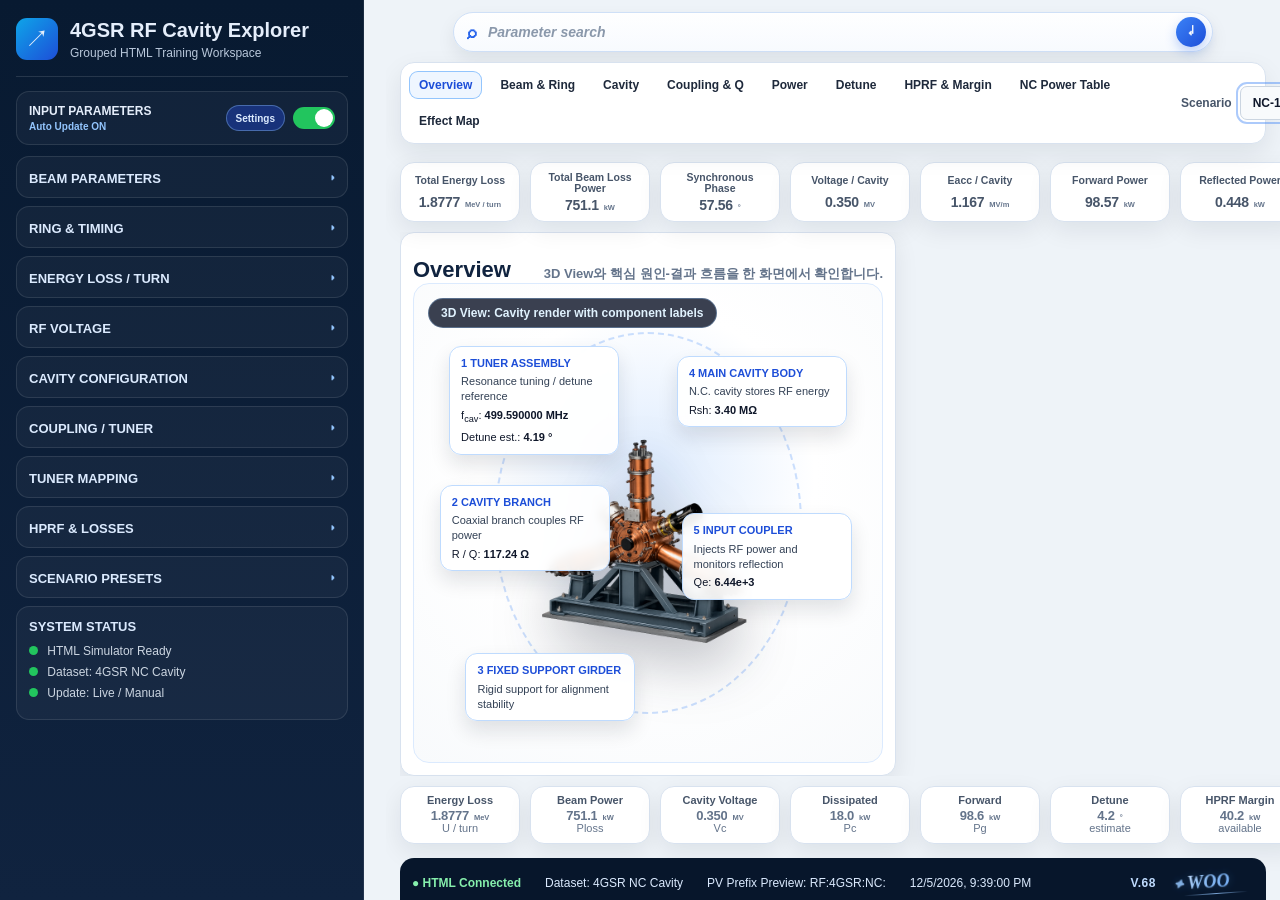
==== index.html @ 01d9e342 "Deploy V68 files to repository root" ====
<!DOCTYPE html>
<html lang="ko">
<head>
  <meta charset="UTF-8" />
  <meta name="viewport" content="width=device-width, initial-scale=1.0" />
  <title>4GSR RF Cavity Explorer</title>
  <link rel="stylesheet" href="style.css" />
</head>

<body>
  <div class="app-shell">
    <aside class="left-sidebar">
      <div class="sidebar-content-scroll">
      <div class="brand">
        <div class="brand-icon">↗</div>
        <div>
          <h1>4GSR RF Cavity Explorer</h1>
          <p>Grouped HTML Training Workspace</p>
        </div>
      </div>

      <div class="sidebar-section auto-row">
        <span>Input Parameters <small id="autoModeText">Auto Update ON</small></span>
        <button type="button" id="toggleAllGroups" class="group-toggle-btn">Settings</button>
        <label class="switch" title="ON: 입력 즉시 반영 / OFF: Apply Changes 후 반영">
          <input id="autoUpdate" type="checkbox" checked data-impact="Enable: 입력 즉시 계산 결과 반영. Disable: 입력값은 바뀌지만 Apply Changes를 눌러야 결과 반영." />
          <span></span>
        </label>
      </div>

      <div class="input-group" data-search-group="beam energy current ib">
        <h3>Beam Parameters</h3>
        <div class="group-body">
        <label>Beam Energy, E<sub>b</sub> <em>GeV</em>
          <input id="energy" type="number" value="4.0" step="0.1" data-impact="Energy Gain Ratio에 영향. 현재 RF power budget에는 직접 영향이 작습니다.">
        </label>
        <label>Beam Current, I<sub>b</sub> <em>mA</em>
          <input id="current" type="number" value="400" step="10" data-impact="Total Beam Loss Power, Beam Power Pb, Forward Power Pg, HPRF Margin에 영향.">
        </label>
      
        </div>
      </div><div class="input-group" data-search-group="ring timing circumference harmonic rf frequency revolution f0">
        <h3>Ring & Timing</h3>
        <div class="group-body">
        <label>Circumference, C <em>m</em>
          <input id="circumference" type="number" value="799.29698" step="0.00001" data-impact="Revolution frequency 검산 및 RF timing 구조에 영향.">
        </label>
        <label>Harmonic Number, h
          <input id="harmonic" type="number" value="1332" step="1" data-impact="RF Frequency = h × f0 검산값에 영향.">
        </label>
        <label>RF Frequency, f<sub>r</sub> <em>MHz</em>
          <input id="rfFreq" type="number" value="499.593469" step="0.000001" data-impact="RF period, Δf, Detune estimate에 영향.">
        </label>
        <div class="derived-pill">h × f<sub>0</sub> check: <strong id="sideRfCheck">-</strong></div>
        <label>Revolution Frequency, f<sub>0</sub> <em>MHz</em>
          <input id="revFreq" type="number" value="0.375070" step="0.000001" data-impact="RF Frequency = h × f0 검산값에 영향.">
        </label>
      
        </div>
      </div><div class="input-group" data-search-group="energy loss bending id other total">
        <h3>Energy Loss / Turn</h3>
        <div class="group-body">
        <label>Bending Loss <em>keV</em>
          <input id="lossBending" type="number" value="1097.65" step="0.01" data-impact="Total Energy Loss, Beam Loss Power, Synchronous Phase, Pb, Pg에 영향.">
        </label>
        <label>ID Loss <em>keV</em>
          <input id="lossID" type="number" value="720" step="0.01" data-impact="Total Energy Loss, Beam Loss Power, Synchronous Phase, Pb, Pg에 영향.">
        </label>
        <label>Other Loss <em>keV</em>
          <input id="lossOther" type="number" value="60" step="0.01" data-impact="Total Energy Loss, Beam Loss Power, Synchronous Phase, Pb, Pg에 영향.">
        </label>
        <div class="derived-pill">Total Energy Loss: <strong id="sideTotalLoss">-</strong></div>
      
        </div>
      </div><div class="input-group" data-search-group="rf voltage total voltage vacc">
        <h3>RF Voltage</h3>
        <div class="group-body">
        <label>Total Voltage, V<sub>acc</sub> <em>MV</em>
          <input id="vTotal" type="number" value="3.5" step="0.01" data-impact="q, φs, Voltage/Cavity, Eacc, Pc, βopt에 영향.">
        </label>
      
        </div>
      </div><div class="input-group" data-search-group="cavity number ncav r/q q0 rsh length eacc pc">
        <h3>Cavity Configuration</h3>
        <div class="group-body">
        <label># of Cavities
          <input id="nCav" type="number" value="10" step="1" min="1" data-impact="Voltage/Cavity, Eacc, Pc, Pb, Pg, 기준표 행 강조에 영향.">
        </label>
        <label>R / Q <em>Ω</em>
          <input id="rq" type="number" value="117.24" step="0.01" data-impact="R/Q 표시와 Cavity Branch 라벨에 영향.">
        </label>
        <label>Q<sub>0</sub>
          <input id="q0" type="number" value="29000" step="100" data-impact="Qe, QL에 영향.">
        </label>
        <label>Shunt Impedance, R<sub>sh</sub> <em>MΩ</em>
          <input id="rsh" type="number" value="3.4" step="0.01" data-impact="Dissipated Power Pc, βopt, Forward Power Pg에 영향.">
        </label>
        <label>Cavity Length, l<sub>c</sub> <em>m</em>
          <input id="cavLength" type="number" value="0.3000364062" step="0.001" data-impact="Eacc / cavity에 영향.">
        </label>
      
        </div>
      </div><div class="input-group" data-search-group="coupling beta tuner qe ql">
        <h3>Coupling / Tuner</h3>
        <div class="group-body">
        <label>Coupling Beta, β
          <input id="beta" type="number" value="4.5" step="0.1" data-impact="Qe, QL, βopt 비교, coupling 상태에 영향.">
        </label>
        <div class="derived-pill">External Q, Q<sub>e</sub>: <strong id="sideQe">-</strong></div>
      
        </div>
      </div><div class="input-group" data-search-group="tuner position plunger fcav delta detune frequency spec">
        <h3>Tuner Mapping</h3>
        <div class="group-body">
        <label>Tuner Position <em>mm</em>
          <input id="tunerPos" type="number" value="10.00" step="0.1" data-impact="CAD trend 기반 f_cav, Δf, Detune Estimate, Q0 trend에 영향.">
        </label>
        <label>Reference Position <em>mm</em>
          <input id="tunerRefPosition" type="number" value="10.00" step="0.1" data-impact="RF Test 기준점. 기본값 10 mm에서 foper=499.59 MHz로 정규화합니다.">
        </label>
        <label>Reference Frequency <em>MHz</em>
          <input id="tunerRefFreq" type="number" value="499.59" step="0.001" data-impact="RF Test 기준 운전 주파수. f_cav 추정 기준점과 spec 판정에 영향.">
        </label>
        <label>Spec Window <em>±MHz</em>
          <input id="tunerSpecWindow" type="number" value="0.25" step="0.01" data-impact="운전 주파수 PASS/WARNING 판정 범위에 영향.">
        </label>
        <div class="derived-pill">Mapping Source: <strong>CAD trend normalized to RF Test</strong></div>
        <div class="derived-pill">Estimated f<sub>cav</sub>: <strong id="sideFcav">-</strong></div>
        <div class="derived-pill">Δf = f<sub>RF</sub> - f<sub>cav</sub>: <strong id="sideDeltaF">-</strong></div>
      
        </div>
      </div><div class="input-group" data-search-group="hprf line loss hom sspa margin">
        <h3>HPRF & Losses</h3>
        <div class="group-body">
        <label>Transmission Line Loss <em>kW</em>
          <input id="lineLoss" type="number" value="10.0" step="0.01" data-impact="Required SSPA, HPRF Margin에 영향.">
        </label>
        <label>HOM Absorber Loss <em>kW</em>
          <input id="homLoss" type="number" value="5.0" step="0.01" data-impact="Required Coupler Power, Required SSPA, HPRF Margin에 영향.">
        </label>
        <label>SSPA Operation Point <em>%</em>
          <input id="opPoint" type="number" value="73" step="1" data-impact="Rated HPRF 및 Available Margin에 영향.">
        </label>
      
        </div>
      </div><div class="input-group" data-search-group="scenario nc8 nc9 nc10 nc11 nc12 custom">
        <h3>Scenario Presets</h3>
        <div class="group-body">
        <div class="scenario-buttons">
          <button type="button" class="scenario-btn" data-cav="8">NC-8</button>
          <button type="button" class="scenario-btn" data-cav="9">NC-9</button>
          <button type="button" class="scenario-btn" data-cav="10">NC-10</button>
          <button type="button" class="scenario-btn" data-cav="11">NC-11</button>
          <button type="button" class="scenario-btn" data-cav="12">NC-12</button>
          <button type="button" class="scenario-btn custom" data-cav="custom">CUSTOM</button>
        </div>
        <div id="pendingBadge" class="pending-badge">변경 대기: Apply Changes를 누르면 결과에 반영됩니다.</div>
        <div class="button-row">
          <button type="button" id="resetBtn" class="secondary-btn">Reset</button>
          <button type="button" id="applyBtn" class="primary-btn">Apply Changes</button>
        </div>
      
        </div>
      </div><div class="system-status">
        <h3>System Status</h3>
        <p><span></span> HTML Simulator Ready</p>
        <p><span></span> Dataset: 4GSR NC Cavity</p>
        <p><span></span> Update: Live / Manual</p>
      </div>
    
      </div>
      <div class="sidebar-scrollbar" aria-hidden="true"><div class="sidebar-scrollbar-thumb"></div></div>
    </aside>

    <main class="main-dashboard">
      <div id="inputChangeImpactNote" class="input-change-impact-note"></div>
      <section class="search-row">
        <button type="button" id="mobileParamToggle" class="mobile-param-toggle">Parameters</button>
        <div class="parameter-search" role="search" aria-label="Parameter search">
          <span class="search-icon">⌕</span>
          <input id="parameterSearch" type="search" placeholder="Parameter search" autocomplete="off">
          <button type="button" id="parameterSearchBtn" aria-label="Search parameter">↵</button>
          <div id="searchSuggestions" class="search-suggestions"></div>
          <div id="searchStatus" class="search-status"></div>
        </div>
      </section>
      <header class="top-nav">
        <nav>
          <button type="button" class="tab active" data-tab="overview" data-guide="3D View와 핵심 계산 결과를 한 화면에서 확인합니다.">Overview</button>
          <button type="button" class="tab" data-tab="beam" data-guide="Beam energy, current, RF frequency, revolution timing과 beam power 변화를 확인합니다.">Beam & Ring</button>
          <button type="button" class="tab" data-tab="cavity" data-guide="Cavity 수, Vc, Eacc, Pc, Rsh 등 cavity load 변화를 확인합니다.">Cavity</button>
          <button type="button" class="tab" data-tab="coupling" data-guide="Q0, Qe, QL, β, βopt 관계와 coupling 민감도를 확인합니다.">Coupling & Q</button>
          <button type="button" class="tab" data-tab="power" data-guide="SSPA → Line → Coupler → Cavity → Beam RF power flow를 확인합니다.">Power</button>
          <button type="button" class="tab" data-tab="detune" data-guide="Tuner position, f_cav, Δf, detune estimate와 plunger tuning reference를 확인합니다.">Detune</button>
          <button type="button" class="tab" data-tab="hprf" data-guide="Required SSPA, rated HPRF, operation point, available margin을 확인합니다.">HPRF & Margin</button>
          <button type="button" class="tab" data-tab="diagnostics" data-guide="NC-8~NC-12 기준 RF power table을 확인합니다.">NC Power Table</button>
          <button type="button" class="tab" data-tab="effect" data-guide="입력 파라미터가 결과값과 운전 판단으로 연결되는 흐름을 확인합니다.">Effect Map</button>
        </nav>
        <div class="scenario-select">
          <span>Scenario</span>
          <select id="scenarioSelect">
            <option value="8">NC-8</option>
            <option value="9">NC-9</option>
            <option value="10" selected>NC-10 Baseline</option>
            <option value="11">NC-11</option>
            <option value="12">NC-12</option>
          </select>
        </div>
      </header>

      <section class="kpi-grid">
        <article class="kpi-card"><span>Total Energy Loss</span><strong id="kpiTotalLoss">-</strong><small>MeV / turn</small></article>
        <article class="kpi-card"><span>Total Beam Loss Power</span><strong id="kpiBeamLoss">-</strong><small>kW</small></article>
        <article class="kpi-card"><span>Synchronous Phase</span><strong id="kpiPhase">-</strong><small>acos(U / Vacc)</small></article>
        <article class="kpi-card"><span>Voltage / Cavity</span><strong id="kpiVc">-</strong><small>MV</small></article>
        <article class="kpi-card"><span>Eacc / Cavity</span><strong id="kpiEacc">-</strong><small>MV/m</small></article>
        <article class="kpi-card"><span>Forward Power</span><strong id="kpiPg">-</strong><small>kW</small></article>
        <article class="kpi-card"><span>Reflected Power</span><strong id="kpiPr">-</strong><small>kW</small></article>
      </section>

      <section class="workspace-grid">
        <section class="view-area card" id="mainViewArea">
          <div class="view-head">
            <h2 id="viewTitle">Overview</h2>
            <p id="viewSubtitle">3D View와 핵심 원인-결과 흐름을 한 화면에서 확인합니다.</p>
          </div>

          <div class="tab-panel active" id="panel-overview">
            <div class="cavity-scene mode-3d image-mode-label">
              <div id="modeBadge" class="mode-badge">3D View: Cavity render with component labels</div>
              <img src="assets/cavity.png" alt="4GSR NC Cavity render" class="cavity-img" draggable="false">
              <div class="annotation anno-tuner" data-label-area="tuner"><b>1 Tuner Assembly</b><span>Resonance tuning / detune reference</span><em>f<sub>cav</sub>: <strong id="annoFcav">-</strong></em><em>Detune est.: <strong id="annoDetune">-</strong></em></div>
              <div class="annotation anno-branch" data-label-area="branch"><b>2 Cavity Branch</b><span>Coaxial branch couples RF power</span><em>R / Q: <strong id="annoRQ">117.24 Ω</strong></em></div>
              <div class="annotation anno-frame" data-label-area="frame"><b>3 Fixed Support Girder</b><span>Rigid support for alignment stability</span></div>
              <div class="annotation anno-body" data-label-area="body"><b>4 Main Cavity Body</b><span>N.C. cavity stores RF energy</span><em>Rsh: <strong id="annoRsh">3.40 MΩ</strong></em></div>
              <div class="annotation anno-coupler" data-label-area="coupler"><b>5 Input Coupler</b><span>Injects RF power and monitors reflection</span><em>Qe: <strong id="annoQe">-</strong></em></div>
            </div>
          </div>

          <div class="tab-panel" id="panel-beam">
            <div class="panel-grid">
              <div class="info-card"><h3>Beam / Ring Basis</h3><p>Total energy loss determines how much RF power must be restored each turn.</p><dl><div><dt>fRF check</dt><dd id="beamRfCheck">-</dd></div><div><dt>Beam Loss Power</dt><dd id="beamLossPanel">-</dd></div></dl></div>
              <div class="info-card wide"><h3>Beam Current Sweep</h3><svg id="beamSweepChart" viewBox="0 0 520 260"></svg></div>
            </div>
          </div>

          <div class="tab-panel" id="panel-cavity">
            <div class="panel-grid">
              <div class="info-card"><h3>Cavity Configuration</h3><dl><div><dt>Voltage / Cavity</dt><dd id="panelVc">-</dd></div><div><dt>Eacc</dt><dd id="panelEacc">-</dd></div><div><dt>Pc</dt><dd id="panelPc">-</dd></div></dl></div>
              <div class="info-card wide"><h3>Cavity Count Sweep</h3><select id="chartMetric"><option value="coupler">Required Coupler Power</option><option value="hprf">HPRF Output</option><option value="rated">Rated HPRF</option><option value="pc">Dissipated Power</option><option value="pb">Beam Power</option></select><svg id="cavitySweepChart" viewBox="0 0 520 260"></svg></div>
            </div>
          </div>

          <div class="tab-panel" id="panel-coupling">
            <div class="panel-grid">
              <div class="info-card"><h3>Coupling & Q</h3><dl><div><dt>Qe = Q0 / β</dt><dd id="panelQe">-</dd></div><div><dt>QL = Q0 / (1+β)</dt><dd id="panelQL">-</dd></div><div><dt>βopt</dt><dd id="panelBetaOpt">-</dd></div></dl></div>
              <div class="info-card"><h3>Coupling Meaning</h3><p>Beam loading changes optimum coupling. β and QL affect detune sensitivity and reflected power condition.</p></div>
            </div>
          </div>

          <div class="tab-panel" id="panel-power">
            <div class="power-flow-wide">
              <h3>RF Power Flow</h3>
              <div class="power-flow-mainline">
                <div class="node">SSPA<br><strong id="flowSSPA">-</strong></div>
                <span>→</span>
                <div class="node">Line Loss<br><strong id="flowLine">-</strong></div>
                <span>→</span>
                <div class="node">Coupler<br><strong id="flowCoupler">-</strong></div>
                <span>→</span>
                <div class="node">Cavity<br><strong id="flowCavity">-</strong></div>
                <span>→</span>
                <div class="node">Beam<br><strong id="flowBeam">-</strong></div>
              </div>
              <div class="power-flow-split">
                <div>Dissipated<br><strong id="flowPc">-</strong></div>
                <div>Reflected<br><strong id="flowPr">-</strong></div>
              </div>
            </div>
          </div>

          <div class="tab-panel" id="panel-detune">
            <div class="panel-grid">
              <div class="info-card"><h3>Tuner Mapping</h3><dl><div><dt>Estimated f<sub>cav</sub></dt><dd id="panelFcav">-</dd></div><div><dt>Δf</dt><dd id="panelDeltaF">-</dd></div><div><dt>df/dx</dt><dd id="panelSlope">-</dd></div><div><dt>CAD Q0 Trend</dt><dd id="panelCadQ0">-</dd></div></dl></div>
              <div class="info-card gauge-card">
                <h3>Detune Estimate</h3>
                <div class="detune-semi-gauge">
                  <svg class="detune-semi-svg" viewBox="0 0 1000 620" role="img" aria-label="Detune Estimate Gauge">
                    <defs>
                      <linearGradient id="detuneArcGradient" x1="0" y1="0" x2="1" y2="0">
                        <stop offset="0%" stop-color="#3b82f6"></stop>
                        <stop offset="45%" stop-color="#bfdbfe"></stop>
                        <stop offset="55%" stop-color="#fee2e2"></stop>
                        <stop offset="100%" stop-color="#ef4444"></stop>
                      </linearGradient>
                      <radialGradient id="detuneFillGradient" cx="50%" cy="92%" r="85%">
                        <stop offset="0%" stop-color="rgba(255,255,255,0.96)"></stop>
                        <stop offset="54%" stop-color="rgba(255,255,255,0.90)"></stop>
                        <stop offset="100%" stop-color="rgba(59,130,246,0.18)"></stop>
                      </radialGradient>
                      <filter id="semiNeedleShadow" x="-60%" y="-60%" width="220%" height="220%">
                        <feDropShadow dx="10" dy="10" stdDeviation="7" flood-color="rgba(0,0,0,0.26)"></feDropShadow>
                      </filter>
                    </defs>

                    <line class="detune-title-rule top" x1="70" y1="78" x2="930" y2="78"></line>

                    <path class="detune-semi-fill" d="M180 470 A320 320 0 0 1 820 470 L500 470 Z"></path>
                    <path class="detune-semi-arc" d="M180 470 A320 320 0 0 1 820 470"></path>

                    <g class="detune-major-ticks">
                      <line x1="180" y1="470" x2="218" y2="470"></line>
                      <line x1="223" y1="310" x2="258" y2="330"></line>
                      <line x1="340" y1="193" x2="360" y2="228"></line>
                      <line x1="500" y1="150" x2="500" y2="192"></line>
                      <line x1="660" y1="193" x2="640" y2="228"></line>
                      <line x1="777" y1="310" x2="742" y2="330"></line>
                      <line x1="820" y1="470" x2="782" y2="470"></line>
                    </g>

                    <g class="detune-minor-ticks">
                      <line x1="248" y1="396" x2="277" y2="407"></line>
                      <line x1="286" y1="256" x2="311" y2="278"></line>
                      <line x1="420" y1="160" x2="428" y2="192"></line>
                      <line x1="580" y1="160" x2="572" y2="192"></line>
                      <line x1="714" y1="256" x2="689" y2="278"></line>
                      <line x1="752" y1="396" x2="723" y2="407"></line>
                    </g>

                    <g class="detune-angle-labels">
                      <text x="142" y="474">-90°</text>
                      <text x="138" y="306">-60°</text>
                      <text x="300" y="184">-30°</text>
                      <text x="500" y="123">0°</text>
                      <text x="700" y="184">+30°</text>
                      <text x="862" y="306">+60°</text>
                      <text x="858" y="474">+90°</text>
                    </g>

                    <g id="detuneNeedleGroup" transform="rotate(0 500 470)">
                      <path id="detuneNeedle" class="detune-semi-needle detune-visible-needle" d="M489 470 L489 238 Q489 224 500 224 Q511 224 511 238 L511 470 Z"></path>
                    </g>
                    <circle class="detune-semi-pivot" cx="500" cy="470" r="42"></circle>

                    <text class="detune-minus-title" x="112" y="568">− Angle°</text>
                    <text class="detune-plus-title" x="888" y="568">+ Angle°</text>

                    <foreignObject x="360" y="514" width="280" height="72">
                      <div xmlns="http://www.w3.org/1999/xhtml" class="detune-digital-box">
                        <span id="detuneCurrentAngleLabel">-</span>
                      </div>
                    </foreignObject>
                    <text class="detune-digital-caption" x="500" y="606">DETUNE</text>
                  </svg>
                </div>
                <strong id="detuneValue" class="detune-hidden-value">-</strong>
              </div>
            </div>

            <div class="detune-reference-card">
              <h3>Tuner Plunger Tuning Range Reference</h3>
              <p>RI measurement/CAD trend example for 100 mm plunger tuner: vacuum frequency at 23°C and unloaded Q versus plunger penetration.</p>
              <img src="assets/tuner_plunger_range_reference.png" alt="Tuner plunger tuning range reference graph">
            </div>
          </div>

          <div class="tab-panel" id="panel-hprf">
            <div class="panel-grid">
              <div class="info-card"><h3>HPRF Margin</h3><dl><div><dt>Required @ Coupler</dt><dd id="marginCoupler">-</dd></div><div><dt>Required @ SSPA</dt><dd id="marginSSPA">-</dd></div><div><dt>Rated HPRF</dt><dd id="marginRated">-</dd></div><div><dt>Available Margin</dt><dd id="marginAvailable">-</dd></div></dl></div>
            </div>
          </div>

          <div class="tab-panel" id="panel-diagnostics">
            <div class="table-wrap"><table class="budget-table"><thead><tr><th># Cavities</th><th>Dissipated Power [kW]</th><th>Beam Power [kW]</th><th>HOM Loss [kW]</th><th>Required Coupler [kW]</th><th>HPRF Output [kW]</th><th>Reflected Power [kW]</th><th>Rated HPRF [kW]</th></tr></thead><tbody><tr data-cav="8"><td>8</td><td>28.15</td><td>93.88</td><td>5.00</td><td>127.07</td><td>137.07</td><td>0.042</td><td>187.8</td></tr><tr data-cav="9"><td>9</td><td>22.24</td><td>83.45</td><td>5.00</td><td>110.77</td><td>120.77</td><td>0.079</td><td>165.4</td></tr><tr data-cav="10"><td>10</td><td>18.01</td><td>75.11</td><td>5.00</td><td>98.57</td><td>108.57</td><td>0.448</td><td>148.7</td></tr><tr data-cav="11"><td>11</td><td>14.89</td><td>68.28</td><td>5.00</td><td>89.14</td><td>99.14</td><td>0.976</td><td>135.8</td></tr><tr data-cav="12"><td>12</td><td>12.51</td><td>62.59</td><td>5.00</td><td>80.73</td><td>90.73</td><td>0.629</td><td>124.3</td></tr></tbody></table></div>
          </div>
        

          <div class="tab-panel" id="panel-effect">
            <div class="effect-map-panel">
              <section class="effect-flow-card">
                <h3>Effect Map</h3>
                <p>입력 파라미터가 어떤 계산 결과와 RF 운전 판단으로 연결되는지 한눈에 보는 흐름표입니다.</p>
                <div class="effect-grid">
                  <div class="effect-row"><span class="effect-source">Beam Current</span><b>→</b><span>Beam Power</span><b>→</b><span>Forward Power</span><b>→</b><span>HPRF Margin</span></div>
                  <div class="effect-row"><span class="effect-source">Total Voltage</span><b>→</b><span>Voltage / Cavity</span><b>→</b><span>Eacc</span><b>→</b><span>Dissipated Power</span></div>
                  <div class="effect-row"><span class="effect-source"># Cavities</span><b>→</b><span>Vc, Pc, Pb</span><b>→</b><span>Required Coupler</span><b>→</b><span>NC Power Table</span></div>
                  <div class="effect-row"><span class="effect-source">Tuner Position</span><b>→</b><span>f_cav</span><b>→</b><span>Δf</span><b>→</b><span>Detune Estimate</span></div>
                  <div class="effect-row"><span class="effect-source">Coupling Beta</span><b>→</b><span>Qe</span><b>→</b><span>QL</span><b>→</b><span>Detune Sensitivity</span></div>
                  <div class="effect-row"><span class="effect-source">Line / HOM Loss</span><b>→</b><span>Required SSPA</span><b>→</b><span>Rated HPRF</span><b>→</b><span>Available Margin</span></div>
                </div>
              </section>

              <section class="effect-table-card">
                <h3>Flow Table</h3>
                <table class="flow-table">
                  <thead>
                    <tr>
                      <th>Group</th>
                      <th>Main Input</th>
                      <th>Direct Result</th>
                      <th>Final Check</th>
                    </tr>
                  </thead>
                  <tbody>
                    <tr><td>Beam</td><td>Ib, U loss</td><td>Pb, Pg</td><td>RF power demand</td></tr>
                    <tr><td>Cavity</td><td>Vacc, Ncav, Rsh</td><td>Vc, Eacc, Pc</td><td>per-cavity load</td></tr>
                    <tr><td>Coupling</td><td>β, Q0</td><td>Qe, QL, βopt</td><td>reflection tendency</td></tr>
                    <tr><td>Tuner</td><td>Position, f_ref</td><td>f_cav, Δf</td><td>detune estimate</td></tr>
                    <tr><td>HPRF</td><td>Line/HOM loss, op point</td><td>SSPA output, rated HPRF</td><td>available margin</td></tr>
                  </tbody>
                </table>
              </section>
            </div>
          </div>

        
</section>
<aside class="right-rail">
          <section class="card result-card">
            <h2>Calculated Results</h2>
            <div id="scenarioChangeNotice" class="scenario-change-notice">Scenario-linked values will be highlighted here.</div>
            <div id="scenarioGlobalNotice" class="scenario-global-notice">Scenario-linked values are highlighted across the current screen.</div>
            <dl>
              <div><dt>Over-voltage Factor (q)</dt><dd id="resQ">-</dd></div>
              <div><dt>cos(φs)</dt><dd id="resCos">-</dd></div>
              <div><dt>Synchronous Phase (φs)</dt><dd id="resPhase">-</dd></div>
              <div><dt>R / Q</dt><dd id="resRQ">-</dd></div>
              <div><dt>Rsh</dt><dd id="resRsh">-</dd></div>
              <div><dt>Q0</dt><dd id="resQ0">-</dd></div>
              <div><dt>Loaded Q (QL)</dt><dd id="resQL">-</dd></div>
              <div><dt>Coupling Beta (β)</dt><dd id="resBeta">-</dd></div>
              <div><dt>Optimum Beta (βopt)</dt><dd id="resBetaOpt">-</dd></div>
              <div><dt>Eacc / cavity</dt><dd id="resEacc">-</dd></div>
              <div><dt>Dissipated Power (Pc)</dt><dd id="resPc">-</dd></div>
              <div><dt>Beam Power (Pb)</dt><dd id="resPb">-</dd></div>
              <div><dt>Forward Power (Pg)</dt><dd id="resPg">-</dd></div>
              <div><dt>Reflected Power (Pr)</dt><dd id="resPr">-</dd></div>
              <div><dt>Estimated f<sub>cav</sub></dt><dd id="resFcav">-</dd></div>
              <div><dt>Frequency Error Δf</dt><dd id="resDeltaF">-</dd></div>
              <div><dt>Local df/dx</dt><dd id="resTuneSlope">-</dd></div>
              <div><dt>CAD Q0 Trend</dt><dd id="resCadQ0">-</dd></div>
              <div><dt>Detune Estimate</dt><dd id="resDetuneEstimate">-</dd></div>
              <div><dt>Frequency Spec</dt><dd id="resFreqSpec">-</dd></div>
              <div><dt>Energy Gain Ratio</dt><dd id="resGain">-</dd></div>
            </dl>
          </section>
</aside>
      </section>

      <section class="parameter-widget-grid">
        <article class="mini-widget"><b>Energy Loss</b><strong id="widgetEnergy">-</strong><span>U / turn</span></article>
        <article class="mini-widget"><b>Beam Power</b><strong id="widgetBeam">-</strong><span>Ploss</span></article>
        <article class="mini-widget"><b>Cavity Voltage</b><strong id="widgetVc">-</strong><span>Vc</span></article>
        <article class="mini-widget"><b>Dissipated</b><strong id="widgetPc">-</strong><span>Pc</span></article>
        <article class="mini-widget"><b>Forward</b><strong id="widgetPg">-</strong><span>Pg</span></article>
        <article class="mini-widget"><b>Detune</b><strong id="widgetDetune">-</strong><span>estimate</span></article>
        <article class="mini-widget"><b>HPRF Margin</b><strong id="widgetMargin">-</strong><span>available</span></article>
      </section>

      <footer class="footer-bar">
        <span>● HTML Connected</span>
        <span>Dataset: 4GSR NC Cavity</span>
        <span>PV Prefix Preview: RF:4GSR:NC:</span>
        <span id="footerTime">-</span>
        <span class="footer-version-wrap"><span class="version-badge">V.68</span><span class="footer-woo" aria-label="creator signature">WOO</span></span>
      </footer>
    </main>
  </div>

  <div id="inputImpactTooltip" class="input-impact-tooltip" role="tooltip"></div>
  <div id="hoverGuideTooltip" class="hover-guide-tooltip" role="tooltip"></div>
  <div id="formulaTooltip" class="formula-tooltip" role="tooltip"></div>
  <script src="app.js"></script>
</body>
</html>
---- style.css ----
* { box-sizing: border-box; }

:root {
  --navy: #07162b;
  --navy-2: #10233f;
  --blue: #2563eb;
  --green: #16a34a;
  --orange: #f59e0b;
  --red: #ef4444;
  --ink: #0f172a;
  --muted: #64748b;
  --line: #d8e2ef;
  --panel: #ffffff;
  --bg: #eef3f8;
}

body {
  margin: 0;
  font-family: Arial, "Noto Sans KR", sans-serif;
  background: var(--bg);
  color: var(--ink);
}

button, input, select { font: inherit; }
button { cursor: pointer; }

.app-shell {
  display: grid;
  grid-template-columns: 355px 1fr;
  min-height: 100vh;
}

.left-sidebar {
  background: linear-gradient(180deg, #081a31 0%, #10233f 100%);
  color: #e5eefb;
  padding: 18px 16px 22px;
  position: sticky;
  top: 0;
  height: 100vh;
  overflow-y: auto;
  border-right: 1px solid rgba(255,255,255,0.08);
}

.brand {
  display: flex;
  gap: 12px;
  align-items: center;
  padding-bottom: 16px;
  border-bottom: 1px solid rgba(255,255,255,0.12);
  margin-bottom: 14px;
}

.brand-icon {
  width: 42px;
  height: 42px;
  border-radius: 11px;
  display: grid;
  place-items: center;
  font-size: 24px;
  background: linear-gradient(135deg, #0ea5e9, #1d4ed8);
}

.brand h1 { font-size: 20px; margin: 0; }
.brand p { margin: 4px 0 0; font-size: 12px; color: #b8c7da; }

.sidebar-section,
.input-group,
.system-status {
  background: rgba(255,255,255,0.04);
  border: 1px solid rgba(255,255,255,0.10);
  border-radius: 13px;
  padding: 12px;
  margin-bottom: 11px;
}

.auto-row {
  display: flex;
  align-items: center;
  justify-content: space-between;
  text-transform: uppercase;
  font-size: 12px;
  font-weight: 800;
}

.auto-row small {
  display: block;
  margin-top: 3px;
  color: #93c5fd;
  font-size: 10px;
  font-weight: 900;
  text-transform: none;
}

.switch input { display: none; }
.switch span {
  display: block;
  width: 42px;
  height: 22px;
  border-radius: 999px;
  background: #475569;
  position: relative;
}
.switch span::after {
  content: "";
  width: 18px;
  height: 18px;
  background: #fff;
  position: absolute;
  top: 2px;
  left: 2px;
  border-radius: 50%;
  transition: 0.2s;
}
.switch input:checked + span { background: #22c55e; }
.switch input:checked + span::after { transform: translateX(20px); }

.input-group h3,
.system-status h3 {
  margin: 0 0 10px;
  color: #dbeafe;
  font-size: 13px;
  text-transform: uppercase;
}

.input-group label {
  display: grid;
  grid-template-columns: 1fr 110px;
  align-items: center;
  gap: 8px;
  margin: 7px 0;
  font-size: 12px;
  color: #cbd5e1;
}

.input-group label em {
  color: #93a4b8;
  font-style: normal;
}

.input-group input,
.scenario-select select {
  width: 100%;
  height: 30px;
  padding: 4px 8px;
  border-radius: 7px;
  border: 1px solid rgba(203,213,225,0.28);
  color: #f8fafc;
  background: rgba(15, 23, 42, 0.60);
}

.derived-pill {
  margin-top: 8px;
  background: rgba(34, 197, 94, 0.12);
  border: 1px solid rgba(34, 197, 94, 0.25);
  border-radius: 8px;
  padding: 8px;
  color: #bbf7d0;
  font-size: 12px;
}

.scenario-buttons {
  display: grid;
  grid-template-columns: repeat(3, 1fr);
  gap: 7px;
  margin-bottom: 10px;
}

.scenario-btn {
  height: 30px;
  background: transparent;
  color: #dbeafe;
  border: 1px solid rgba(219,234,254,0.35);
  border-radius: 7px;
  font-size: 12px;
  font-weight: 800;
}

.scenario-btn:hover,
.scenario-btn.active {
  background: #1d4ed8;
  border-color: #60a5fa;
}

.button-row {
  display: grid;
  grid-template-columns: 1fr 1fr;
  gap: 8px;
}

.primary-btn,
.secondary-btn {
  border: none;
  height: 34px;
  border-radius: 8px;
  font-weight: 800;
  font-size: 12px;
}

.primary-btn { color: #fff; background: #2563eb; }
.secondary-btn {
  color: #e2e8f0;
  background: rgba(15, 23, 42, 0.75);
  border: 1px solid rgba(203,213,225,0.20);
}

.primary-btn.attention {
  animation: applyAttention 1.1s ease-in-out infinite;
}

@keyframes applyAttention {
  0%, 100% { box-shadow: 0 0 0 0 rgba(249, 115, 22, 0.0); }
  50% { box-shadow: 0 0 0 4px rgba(249, 115, 22, 0.35); }
}

.pending-badge {
  display: none;
  margin-bottom: 8px;
  padding: 8px 9px;
  border-radius: 9px;
  background: rgba(249, 115, 22, 0.14);
  border: 1px solid rgba(249, 115, 22, 0.40);
  color: #fed7aa;
  font-size: 11px;
  font-weight: 900;
  line-height: 1.35;
}
.pending-badge.visible { display: block; }

.system-status p { margin: 7px 0; font-size: 12px; color: #cbd5e1; }
.system-status span {
  display: inline-block;
  width: 9px;
  height: 9px;
  background: #22c55e;
  border-radius: 50%;
  margin-right: 6px;
}

.main-dashboard {
  min-width: 0;
  padding: 14px 16px 0;
}

.top-nav {
  display: flex;
  justify-content: space-between;
  align-items: center;
  background: #fff;
  border: 1px solid var(--line);
  border-radius: 14px;
  padding: 10px;
  margin-bottom: 12px;
  box-shadow: 0 10px 26px rgba(15, 23, 42, 0.08);
  position: sticky;
  top: 0;
  z-index: 20;
}

.top-nav nav { display: flex; flex-wrap: wrap; gap: 8px; }

.tab {
  border: none;
  background: transparent;
  color: #1e293b;
  font-weight: 900;
  border-radius: 9px;
  padding: 9px 12px;
  font-size: 13px;
}

.tab.active {
  background: #eff6ff;
  color: #1d4ed8;
  box-shadow: inset 0 0 0 1px #93c5fd;
}

.scenario-select {
  display: flex;
  gap: 8px;
  align-items: center;
  white-space: nowrap;
  font-size: 12px;
  color: #475569;
  font-weight: 800;
}

.scenario-select select {
  background: #f8fafc;
  color: #0f172a;
  height: 34px;
  min-width: 150px;
  border: 1px solid #cbd5e1;
}

.kpi-grid {
  display: grid;
  grid-template-columns: repeat(7, minmax(120px, 1fr));
  gap: 10px;
  margin-bottom: 12px;
}

.kpi-card,
.card,
.info-card,
.mini-widget {
  background: #fff;
  border: 1px solid var(--line);
  border-radius: 14px;
  box-shadow: 0 8px 24px rgba(15, 23, 42, 0.08);
}

.kpi-card { padding: 14px; }
.kpi-card span {
  display: block;
  color: #475569;
  font-size: 12px;
  font-weight: 800;
  min-height: 28px;
}
.kpi-card strong {
  display: block;
  color: #0f172a;
  font-size: 22px;
  margin-top: 4px;
}
.kpi-card small { color: #64748b; font-size: 12px; }

.workspace-grid {
  display: grid;
  grid-template-columns: minmax(640px, 1fr) 420px;
  gap: 12px;
  align-items: start;
}

.view-area {
  padding: 14px;
  min-height: 660px;
}

.view-head {
  display: flex;
  justify-content: space-between;
  gap: 16px;
  align-items: end;
  margin-bottom: 10px;
}

.view-head h2 {
  margin: 0;
  color: #10233f;
}

.view-head p {
  margin: 4px 0 0;
  color: #64748b;
  font-size: 13px;
  font-weight: 700;
}

.right-rail {
  display: grid;
  gap: 12px;
  position: sticky;
  top: 92px;
  max-height: calc(100vh - 100px);
  overflow-y: auto;
}

.tab-panel { display: none; }
.tab-panel.active { display: block; }

.cavity-scene {
  min-height: 575px;
  position: relative;
  border-radius: 16px;
  background:
    radial-gradient(circle at 50% 40%, rgba(219,234,254,0.95), rgba(255,255,255,0.88) 45%, #f8fafc 100%);
  overflow: hidden;
  border: 1px solid #dbeafe;
}

.cavity-scene::before {
  content: "";
  position: absolute;
  inset: 48px 80px;
  border: 2px dashed rgba(59, 130, 246, 0.25);
  border-radius: 50%;
}

.cavity-img {
  position: absolute;
  width: min(78%, 900px);
  max-height: 84%;
  object-fit: contain;
  left: 50%;
  top: 53%;
  transform: translate(-50%, -50%);
  filter: drop-shadow(0 24px 28px rgba(15,23,42,0.28));
}

.mode-badge {
  position: absolute;
  top: 14px;
  left: 14px;
  z-index: 5;
  background: rgba(15, 23, 42, 0.82);
  color: #e0f2fe;
  border: 1px solid rgba(147, 197, 253, 0.35);
  border-radius: 999px;
  padding: 7px 12px;
  font-size: 12px;
  font-weight: 900;
}

.annotation {
  position: absolute;
  width: 205px;
  padding: 10px 12px;
  background: rgba(255,255,255,0.92);
  border: 1px solid #bfdbfe;
  border-radius: 12px;
  box-shadow: 0 10px 20px rgba(15,23,42,0.12);
  font-size: 12px;
  z-index: 2;
}

.annotation b {
  display: block;
  color: #1d4ed8;
  text-transform: uppercase;
  margin-bottom: 6px;
}

.annotation span { display: block; color: #334155; line-height: 1.35; }
.annotation em { display: block; margin-top: 7px; font-style: normal; color: #0f172a; }

.anno-tuner { left: 72px; top: 92px; }
.anno-branch { left: 55px; top: 260px; }
.anno-frame { left: 96px; bottom: 72px; }
.anno-body { right: 72px; top: 105px; }
.anno-coupler { right: 58px; top: 300px; }

.panel-grid {
  display: grid;
  grid-template-columns: 0.9fr 1.4fr;
  gap: 12px;
}

.info-card {
  padding: 16px;
  min-height: 220px;
}

.info-card.wide { min-height: 310px; }

.info-card h3,
.result-card h2,
.cause-card h2 {
  margin: 0 0 12px;
  color: #10233f;
  font-size: 17px;
}

.info-card p {
  color: #475569;
  font-weight: 700;
  line-height: 1.5;
}

dl { margin: 0; }
.info-card div,
.result-card div {
  display: flex;
  justify-content: space-between;
  gap: 12px;
  padding: 7px 0;
  border-bottom: 1px solid #edf2f7;
  font-size: 12px;
}

dt { color: #475569; font-weight: 800; }
dd {
  margin: 0;
  font-weight: 900;
  color: #0f172a;
  text-align: right;
}

.result-card,
.cause-card { padding: 14px; }

.result-card div {
  display: flex;
  justify-content: space-between;
  padding: 6px 0;
}

.flow-row {
  display: grid;
  grid-template-columns: 1fr auto 1fr auto 1fr;
  gap: 7px;
  align-items: center;
  margin: 7px 0;
  font-size: 12px;
}

.flow-row span {
  text-align: center;
  padding: 8px 7px;
  background: #eff6ff;
  color: #1d4ed8;
  border: 1px solid #bfdbfe;
  border-radius: 8px;
  font-weight: 800;
}

.flow-row.hot span {
  background: #fff7ed;
  color: #ea580c;
  border-color: #fed7aa;
}

svg {
  width: 100%;
  height: 260px;
  display: block;
}

.axis { stroke: #cbd5e1; stroke-width: 1; }
.grid-line { stroke: #e2e8f0; stroke-width: 1; }
.chart-line { fill: none; stroke-width: 3; }
.chart-dot { stroke: #fff; stroke-width: 2; }
.chart-label, .axis-label { fill: #475569; font-size: 11px; font-weight: 700; }
.legend-item { font-size: 11px; font-weight: 800; fill: #475569; }

.power-diagram {
  display: flex;
  align-items: center;
  gap: 8px;
  flex-wrap: wrap;
}

.node {
  min-width: 86px;
  padding: 10px;
  background: #eff6ff;
  border: 1px solid #bfdbfe;
  border-radius: 10px;
  color: #1e3a8a;
  font-size: 12px;
  font-weight: 800;
  text-align: center;
}

.node strong { display: block; color: #0f172a; margin-top: 4px; }

.split-flow {
  display: grid;
  grid-template-columns: repeat(3, 1fr);
  gap: 8px;
  margin-top: 10px;
}

.split-flow div {
  background: #f8fafc;
  border: 1px solid var(--line);
  border-radius: 9px;
  padding: 8px;
  font-size: 12px;
  font-weight: 800;
}

.gauge-card { text-align: center; }
.gauge {
  position: relative;
  width: 170px;
  height: 95px;
  margin: 18px auto 4px;
  overflow: hidden;
}

.gauge-arc {
  width: 170px;
  height: 170px;
  border-radius: 50%;
  background: conic-gradient(from 230deg, #16a34a 0deg, #eab308 70deg, #ef4444 120deg, transparent 120deg);
}

.gauge-arc::after {
  content: "";
  position: absolute;
  width: 116px;
  height: 116px;
  background: #fff;
  border-radius: 50%;
  left: 27px;
  top: 27px;
}

.gauge-needle {
  position: absolute;
  width: 4px;
  height: 74px;
  background: #0f172a;
  left: 83px;
  bottom: 0;
  transform-origin: bottom center;
  transform: rotate(0deg);
  border-radius: 4px;
  z-index: 2;
}

.gauge-center {
  position: absolute;
  width: 16px;
  height: 16px;
  background: #0f172a;
  border-radius: 50%;
  left: 77px;
  bottom: -1px;
  z-index: 3;
}

.table-wrap { overflow-x: auto; }

.budget-table {
  width: 100%;
  border-collapse: collapse;
  font-size: 12px;
  overflow: hidden;
  border-radius: 10px;
}

.budget-table th {
  background: var(--navy-2);
  color: #fff;
  padding: 11px 10px;
  white-space: nowrap;
  text-align: center;
}

.budget-table td {
  padding: 10px 10px;
  border-bottom: 1px solid #e2e8f0;
  text-align: center;
}

.budget-table tbody tr:nth-child(even) td { background: #f6f9fd; }

.budget-table tbody tr.selected-row,
.budget-table tbody tr.selected-row td {
  background: #bfdbfe !important;
  font-weight: 900;
}

.budget-table tbody tr.selected-row {
  outline: 3px solid #2563eb;
  outline-offset: -3px;
  box-shadow: inset 6px 0 0 #1d4ed8;
}

.parameter-widget-grid {
  display: grid;
  grid-template-columns: repeat(7, 1fr);
  gap: 10px;
  margin: 12px 0;
}

.mini-widget {
  padding: 13px;
}

.mini-widget b {
  display: block;
  color: #475569;
  font-size: 12px;
}

.mini-widget strong {
  display: block;
  margin-top: 5px;
  font-size: 18px;
  color: #0f172a;
}

.mini-widget span {
  display: block;
  margin-top: 2px;
  color: #64748b;
  font-size: 11px;
}

.footer-bar {
  display: flex;
  gap: 24px;
  flex-wrap: wrap;
  background: var(--navy);
  color: #dbeafe;
  padding: 12px 16px;
  border-radius: 14px 14px 0 0;
  font-size: 12px;
}

.footer-bar span:first-child { color: #86efac; font-weight: 900; }

.value-changed {
  animation: valueChangedPulse 1.2s ease-out;
}

@keyframes valueChangedPulse {
  0% { background: #fef3c7; color: #92400e; box-shadow: 0 0 0 4px rgba(245, 158, 11, 0.28); }
  100% { background: transparent; box-shadow: none; }
}

.changed-panel {
  animation: changedPanelPulse 1.2s ease-out;
}

@keyframes changedPanelPulse {
  0% { outline: 3px solid rgba(245, 158, 11, 0.65); outline-offset: 2px; }
  100% { outline: none; }
}

.annotation.label-impact {
  animation: labelImpactPulse 1.4s ease-out;
  border-color: #f59e0b !important;
  box-shadow: 0 0 0 4px rgba(245, 158, 11, 0.22), 0 12px 28px rgba(15, 23, 42, 0.18) !important;
}

.annotation.label-impact b::after {
  content: "  CHANGED";
  display: inline-block;
  margin-left: 6px;
  padding: 2px 6px;
  border-radius: 999px;
  background: #f59e0b;
  color: #111827;
  font-size: 9px;
  font-weight: 900;
}

@keyframes labelImpactPulse {
  0% { transform: translateY(-2px) scale(1.03); background: #fffbeb; }
  100% { background: rgba(255,255,255,0.92); }
}

.input-impact-tooltip {
  position: fixed;
  z-index: 10000;
  max-width: 360px;
  padding: 11px 13px;
  border-radius: 12px;
  background: rgba(15, 23, 42, 0.96);
  color: #f8fafc;
  border: 1px solid rgba(147, 197, 253, 0.42);
  box-shadow: 0 18px 38px rgba(15, 23, 42, 0.32);
  font-size: 12px;
  line-height: 1.45;
  pointer-events: none;
  opacity: 0;
  transform: translateY(6px);
  transition: opacity 0.12s ease, transform 0.12s ease;
}

.input-impact-tooltip.visible { opacity: 1; transform: translateY(0); }

.spec-pass { color: #16a34a !important; font-weight: 900; }
.spec-warning { color: #f97316 !important; font-weight: 900; }
.spec-fail { color: #ef4444 !important; font-weight: 900; }

@media (max-width: 1450px) {
  .workspace-grid { grid-template-columns: 1fr; }
  .right-rail { position: static; max-height: none; }
  .parameter-widget-grid { grid-template-columns: repeat(4, 1fr); }
}

@media (max-width: 980px) {
  .app-shell { display: block; }
  .left-sidebar { position: static; height: auto; }
  .kpi-grid,
  .parameter-widget-grid { grid-template-columns: 1fr; }
  .panel-grid { grid-template-columns: 1fr; }
  .cavity-scene { min-height: 480px; }
  .annotation { position: static; display: inline-block; margin: 6px; vertical-align: top; }
  .cavity-img { width: 92%; top: 48%; }
}


/* v18: grouped panel refinements */
#panel-power .panel-grid {
  grid-template-columns: 1fr;
}

#panel-power .info-card.wide {
  min-height: 360px;
}

#panel-power .power-diagram {
  display: grid;
  grid-template-columns: 1fr auto 1fr auto 1fr auto 1fr auto 1fr;
  gap: 14px;
  align-items: stretch;
  width: 100%;
  margin-top: 18px;
}

#panel-power .node {
  min-width: 0;
  min-height: 96px;
  display: grid;
  place-items: center;
  font-size: 14px;
}

#panel-power .power-diagram > span {
  display: grid;
  place-items: center;
  color: #64748b;
  font-weight: 900;
  font-size: 18px;
}

#panel-power .split-flow {
  grid-template-columns: repeat(3, 1fr);
  margin-top: 18px;
}

#panel-power .split-flow div {
  min-height: 74px;
  display: grid;
  place-items: center;
  text-align: center;
  font-size: 14px;
}

.detune-reference-card {
  margin-top: 12px;
  background: #ffffff;
  border: 1px solid var(--line);
  border-radius: 14px;
  box-shadow: 0 8px 24px rgba(15, 23, 42, 0.08);
  padding: 16px;
}

.detune-reference-card h3 {
  margin: 0 0 6px;
  color: #10233f;
  font-size: 18px;
}

.detune-reference-card p {
  margin: 0 0 12px;
  color: #475569;
  font-size: 13px;
  font-weight: 700;
  line-height: 1.45;
}

.detune-reference-card img {
  width: 100%;
  max-height: 430px;
  object-fit: contain;
  display: block;
  border: 1px solid #e2e8f0;
  border-radius: 12px;
  background: #fff;
}

.point-value-label {
  fill: #1d4ed8;
  font-size: 10px;
  font-weight: 900;
}

.x-axis-title,
.y-axis-title {
  fill: #334155;
  font-size: 12px;
  font-weight: 900;
}


/* v19: search, centered RF power flow, detune gauge labels */
.parameter-search {
  position: relative;
  display: flex;
  gap: 8px;
  min-width: 310px;
  flex: 1;
  max-width: 520px;
  margin-left: auto;
  margin-right: 12px;
}

.parameter-search input {
  width: 100%;
  height: 36px;
  border: 1px solid #cbd5e1;
  border-radius: 10px;
  padding: 8px 12px;
  background: #f8fafc;
  color: #0f172a;
  font-weight: 700;
}

.parameter-search button {
  height: 36px;
  border: none;
  border-radius: 10px;
  padding: 0 14px;
  background: #2563eb;
  color: #fff;
  font-weight: 900;
}

.search-suggestions {
  position: absolute;
  top: 42px;
  left: 0;
  right: 0;
  display: none;
  background: #fff;
  border: 1px solid #dbeafe;
  border-radius: 12px;
  box-shadow: 0 18px 36px rgba(15, 23, 42, 0.16);
  padding: 6px;
  z-index: 50;
  max-height: 280px;
  overflow-y: auto;
}

.search-suggestions.visible {
  display: block;
}

.search-suggestion {
  display: flex;
  justify-content: space-between;
  gap: 10px;
  padding: 9px 10px;
  border-radius: 9px;
  color: #0f172a;
  font-size: 12px;
  cursor: pointer;
}

.search-suggestion:hover,
.search-suggestion.active {
  background: #eff6ff;
  color: #1d4ed8;
}

.search-suggestion small {
  color: #64748b;
  font-weight: 800;
}

.search-target-highlight {
  animation: searchTargetPulse 1.7s ease-out;
}

@keyframes searchTargetPulse {
  0% {
    outline: 4px solid rgba(37, 99, 235, 0.72);
    outline-offset: 3px;
    box-shadow: 0 0 0 8px rgba(37, 99, 235, 0.18);
  }
  100% {
    outline: none;
    box-shadow: none;
  }
}

.power-flow-wide {
  width: 100%;
  min-height: 430px;
  background: #fff;
  border: 1px solid var(--line);
  border-radius: 16px;
  padding: 24px 28px;
  box-shadow: 0 8px 24px rgba(15, 23, 42, 0.08);
}

.power-flow-wide h3 {
  margin: 0 0 24px;
  font-size: 24px;
  color: #10233f;
}

.power-flow-mainline {
  display: grid;
  grid-template-columns: minmax(130px, 1fr) 38px minmax(130px, 1fr) 38px minmax(130px, 1fr) 38px minmax(130px, 1fr) 38px minmax(130px, 1fr);
  gap: 14px;
  align-items: stretch;
  justify-items: stretch;
  max-width: 1120px;
  margin: 0 auto;
}

.power-flow-mainline .node {
  min-width: 0;
  min-height: 120px;
  display: grid;
  place-items: center;
  font-size: 18px;
}

.power-flow-mainline .node strong {
  font-size: 20px;
}

.power-flow-mainline > span {
  display: grid;
  place-items: center;
  font-size: 24px;
  font-weight: 900;
  color: #64748b;
}

.power-flow-split {
  display: grid;
  grid-template-columns: repeat(2, minmax(180px, 240px));
  gap: 20px;
  justify-content: center;
  margin-top: 28px;
  padding-top: 22px;
  border-top: 1px solid #e2e8f0;
}

.power-flow-split div {
  min-height: 90px;
  display: grid;
  place-items: center;
  text-align: center;
  background: #f8fafc;
  border: 1px solid #dbeafe;
  border-radius: 14px;
  font-size: 18px;
  font-weight: 900;
}

.power-flow-split strong {
  display: block;
  font-size: 20px;
  color: #0f172a;
  margin-top: 5px;
}

.gauge-note,
.gauge-color-note {
  color: #64748b;
  font-size: 12px;
  font-weight: 800;
  line-height: 1.4;
}

.gauge-color-note {
  margin: 8px auto 0;
  max-width: 330px;
}

.detune-scale-label {
  position: absolute;
  z-index: 4;
  font-size: 12px;
  font-weight: 900;
  color: #334155;
}

.detune-scale-label.left {
  left: 0;
  bottom: 3px;
}

.detune-scale-label.zero {
  left: 50%;
  bottom: 8px;
  transform: translateX(-50%);
  color: #0f172a;
}

.detune-scale-label.right {
  right: 0;
  bottom: 3px;
}

#panel-detune .panel-grid {
  grid-template-columns: 1fr 1fr;
}

#panel-detune .gauge-card {
  min-height: 360px;
}

@media (max-width: 1300px) {
  .parameter-search {
    order: 3;
    flex-basis: 100%;
    max-width: none;
    margin: 8px 0 0;
  }

  .top-nav {
    flex-wrap: wrap;
  }

  .power-flow-mainline {
    grid-template-columns: 1fr;
  }

  .power-flow-mainline > span {
    transform: rotate(90deg);
  }
}


/* v20: refined parameter search design */
.top-nav {
  display: grid;
  grid-template-columns: minmax(520px, 1.4fr) minmax(300px, 0.8fr) auto;
  gap: 12px;
  align-items: center;
}

.top-nav nav {
  min-width: 0;
}

.parameter-search {
  position: relative;
  display: grid;
  grid-template-columns: 34px 1fr 36px;
  align-items: center;
  gap: 0;
  min-width: 300px;
  max-width: 460px;
  width: 100%;
  justify-self: end;
  margin: 0;
  border-radius: 999px;
  background:
    linear-gradient(180deg, rgba(255,255,255,0.96), rgba(248,251,255,0.92));
  border: 1px solid #cfe0f7;
  box-shadow:
    inset 0 1px 0 rgba(255,255,255,0.85),
    0 8px 18px rgba(15, 23, 42, 0.08);
  overflow: visible;
}

.parameter-search:focus-within {
  border-color: #60a5fa;
  box-shadow:
    0 0 0 4px rgba(37, 99, 235, 0.12),
    0 10px 22px rgba(15, 23, 42, 0.12);
}

.search-icon {
  display: grid;
  place-items: center;
  color: #2563eb;
  font-size: 18px;
  font-weight: 900;
  height: 38px;
}

.parameter-search input {
  width: 100%;
  height: 38px;
  border: none;
  border-radius: 0;
  padding: 0 8px 0 0;
  background: transparent;
  color: #0f172a;
  font-size: 14px;
  font-weight: 800;
  outline: none;
}

.parameter-search input::placeholder {
  color: #8a98ab;
  font-style: italic;
  font-weight: 700;
}

.parameter-search button {
  width: 30px;
  height: 30px;
  margin-right: 5px;
  border: none;
  border-radius: 50%;
  padding: 0;
  background: linear-gradient(135deg, #3b82f6, #1d4ed8);
  color: #ffffff;
  font-size: 13px;
  font-weight: 900;
  box-shadow: 0 5px 12px rgba(37, 99, 235, 0.28);
}

.parameter-search button:hover {
  filter: brightness(1.05);
  transform: translateY(-1px);
}

.search-suggestions {
  position: absolute;
  top: 46px;
  left: 0;
  right: 0;
  display: none;
  background: rgba(255, 255, 255, 0.98);
  backdrop-filter: blur(10px);
  border: 1px solid #dbeafe;
  border-radius: 16px;
  box-shadow: 0 18px 38px rgba(15, 23, 42, 0.18);
  padding: 7px;
  z-index: 80;
  max-height: 290px;
  overflow-y: auto;
}

.search-suggestions.visible {
  display: block;
}

.search-suggestion {
  display: flex;
  justify-content: space-between;
  align-items: center;
  gap: 10px;
  padding: 9px 10px;
  border-radius: 11px;
  color: #0f172a;
  font-size: 12px;
  cursor: pointer;
}

.search-suggestion:hover,
.search-suggestion.active {
  background: #eff6ff;
  color: #1d4ed8;
}

.search-suggestion span {
  font-weight: 900;
}

.search-suggestion small {
  color: #64748b;
  font-weight: 800;
  background: #f1f5f9;
  border-radius: 999px;
  padding: 3px 7px;
}

.scenario-select {
  justify-self: end;
}

@media (max-width: 1500px) {
  .top-nav {
    grid-template-columns: 1fr auto;
  }

  .parameter-search {
    grid-column: 1 / -1;
    justify-self: stretch;
    max-width: none;
    order: 3;
  }
}

@media (max-width: 980px) {
  .top-nav {
    grid-template-columns: 1fr;
  }

  .scenario-select {
    justify-self: stretch;
  }
}


/* v21: top search row, compact KPI cards, Effect Map panel */
.search-row {
  display: flex;
  justify-content: center;
  margin: 0 0 10px;
}

.search-row .parameter-search {
  max-width: 760px;
  width: min(760px, 72%);
  justify-self: center;
  margin: 0;
}

.top-nav {
  grid-template-columns: minmax(760px, 1fr) auto !important;
}

.top-nav .parameter-search {
  display: none !important;
}

.kpi-grid {
  gap: 8px;
  margin-bottom: 10px;
}

.kpi-card {
  min-height: 74px;
  padding: 10px 12px !important;
  display: grid;
  grid-template-rows: auto 1fr;
  align-items: center;
}

.kpi-card span {
  font-size: 12px;
  min-height: 0 !important;
  line-height: 1.15;
  margin-bottom: 5px;
}

.kpi-card strong {
  display: inline !important;
  font-size: 24px;
  line-height: 1;
  margin-top: 0 !important;
  margin-right: 5px;
}

.kpi-card small {
  display: inline !important;
  font-size: 13px;
  line-height: 1;
  color: #64748b;
  vertical-align: baseline;
}

.workspace-grid {
  margin-top: 0;
}

.effect-map-panel {
  display: grid;
  grid-template-columns: 1.1fr 0.9fr;
  gap: 14px;
}

.effect-flow-card,
.effect-table-card {
  background: #fff;
  border: 1px solid var(--line);
  border-radius: 16px;
  padding: 18px;
  box-shadow: 0 8px 24px rgba(15, 23, 42, 0.08);
}

.effect-flow-card h3,
.effect-table-card h3 {
  margin: 0 0 8px;
  font-size: 22px;
  color: #10233f;
}

.effect-flow-card p {
  margin: 0 0 14px;
  color: #64748b;
  font-size: 13px;
  font-weight: 800;
}

.effect-grid {
  display: grid;
  gap: 10px;
}

.effect-row {
  display: grid;
  grid-template-columns: 1.1fr 28px 1fr 28px 1fr 28px 1fr;
  align-items: center;
  gap: 8px;
  padding: 10px;
  background: #f8fbff;
  border: 1px solid #dbeafe;
  border-radius: 12px;
  font-size: 12px;
  font-weight: 900;
}

.effect-row span {
  display: grid;
  place-items: center;
  text-align: center;
  min-height: 42px;
  border-radius: 9px;
  background: #eff6ff;
  color: #1d4ed8;
  padding: 6px;
}

.effect-row .effect-source {
  background: #fff7ed;
  color: #ea580c;
  border: 1px solid #fed7aa;
}

.effect-row b {
  text-align: center;
  color: #64748b;
  font-size: 16px;
}

.flow-table {
  width: 100%;
  border-collapse: collapse;
  font-size: 12px;
  overflow: hidden;
  border-radius: 12px;
}

.flow-table th {
  background: var(--navy-2);
  color: #fff;
  padding: 11px 8px;
  text-align: center;
}

.flow-table td {
  padding: 11px 8px;
  border-bottom: 1px solid #e2e8f0;
  text-align: center;
  font-weight: 800;
  color: #334155;
}

.flow-table tbody tr:nth-child(even) td {
  background: #f8fafc;
}

.right-rail {
  top: 142px;
}

@media (max-width: 1450px) {
  .effect-map-panel {
    grid-template-columns: 1fr;
  }
}

@media (max-width: 980px) {
  .search-row .parameter-search {
    width: 100%;
  }

  .top-nav {
    grid-template-columns: 1fr !important;
  }

  .effect-row {
    grid-template-columns: 1fr;
  }

  .effect-row b {
    transform: rotate(90deg);
  }
}

/* v22: fixed viewport layout, collapsible parameter groups, responsive/mobile */
html,
body {
  height: 100%;
  overflow: hidden;
}

body {
  min-width: 320px;
}

.app-shell {
  height: 100vh;
  overflow: hidden;
}

.left-sidebar {
  height: 100vh;
  overflow-y: auto;
  scrollbar-width: thin;
}

.main-dashboard {
  height: 100vh;
  display: grid;
  grid-template-rows: auto auto auto minmax(0, 1fr) auto auto;
  gap: 0;
  overflow: hidden;
  min-width: 0;
}

.search-row,
.top-nav,
.kpi-grid,
.parameter-widget-grid,
.footer-bar {
  flex-shrink: 0;
}

.workspace-grid {
  min-height: 0;
  height: 100%;
  overflow: hidden;
}

.view-area {
  min-height: 0 !important;
  height: 100%;
  overflow: hidden;
  display: flex;
  flex-direction: column;
}

.view-head {
  flex-shrink: 0;
}

.tab-panel {
  min-height: 0;
  overflow: hidden;
}

.tab-panel.active {
  min-height: 0;
  height: 100%;
}

#panel-overview.active {
  display: block;
  overflow: hidden;
}

#panel-overview .cavity-scene {
  height: calc(100% - 4px);
  min-height: 420px;
}

.cavity-scene {
  min-height: 0;
}

.right-rail {
  height: 100%;
  max-height: none !important;
  overflow-y: auto;
  min-height: 0;
  position: sticky;
  top: 142px;
}

.result-card {
  max-height: 100%;
  overflow-y: auto;
}

.parameter-widget-grid {
  margin: 8px 0;
}

/* Collapsible left input groups */
.group-toggle-btn {
  height: 26px;
  padding: 0 9px;
  border: 1px solid rgba(147, 197, 253, 0.38);
  border-radius: 999px;
  background: rgba(30, 64, 175, 0.55);
  color: #dbeafe;
  font-size: 10px;
  font-weight: 900;
  margin-left: auto;
  margin-right: 8px;
}

.input-group h3 {
  cursor: pointer;
  display: flex;
  align-items: center;
  justify-content: space-between;
  gap: 8px;
  user-select: none;
}

.input-group h3::after {
  content: "▾";
  color: #93c5fd;
  font-size: 12px;
  transition: transform 0.18s ease;
}

.input-group.collapsed h3::after {
  transform: rotate(-90deg);
}

.input-group.collapsed > :not(h3) {
  display: none !important;
}

.input-group.collapsed {
  padding-bottom: 10px;
}

/* Compact global scaling for medium laptop screens */
@media (max-height: 900px) {
  .main-dashboard {
    padding-top: 10px;
  }

  .search-row {
    margin-bottom: 7px;
  }

  .top-nav {
    padding: 8px;
    margin-bottom: 8px;
  }

  .tab {
    padding: 7px 10px;
    font-size: 12px;
  }

  .kpi-card {
    min-height: 62px;
    padding: 8px 10px !important;
  }

  .kpi-card span {
    font-size: 11px;
  }

  .kpi-card strong {
    font-size: 20px;
  }

  .kpi-card small {
    font-size: 11px;
  }

  .view-area {
    padding: 12px;
  }

  .view-head h2 {
    font-size: 22px;
  }

  .parameter-widget-grid {
    gap: 7px;
  }

  .mini-widget {
    padding: 9px 10px;
  }

  .mini-widget strong {
    font-size: 16px;
  }

  .footer-bar {
    padding: 8px 12px;
  }
}

@media (max-width: 1280px) {
  .app-shell {
    grid-template-columns: 300px 1fr;
  }

  .kpi-grid {
    grid-template-columns: repeat(4, 1fr);
  }

  .workspace-grid {
    grid-template-columns: minmax(0, 1fr);
  }

  .right-rail {
    display: none;
  }

  .parameter-widget-grid {
    grid-template-columns: repeat(4, 1fr);
  }
}

.mobile-param-toggle {
  display: none;
}

@media (max-width: 820px) {
  html,
  body {
    overflow: hidden;
  }

  .app-shell {
    display: grid;
    grid-template-columns: 1fr;
    grid-template-rows: auto minmax(0, 1fr);
    height: 100vh;
  }

  .left-sidebar {
    position: relative;
    height: auto;
    max-height: 38vh;
    overflow-y: auto;
    border-right: none;
    border-bottom: 1px solid rgba(255,255,255,0.12);
    padding: 12px;
  }

  .left-sidebar.mobile-collapsed {
    max-height: 76px;
    overflow: hidden;
  }

  .brand {
    padding-bottom: 8px;
    margin-bottom: 8px;
  }

  .brand h1 {
    font-size: 16px;
  }

  .brand p {
    display: none;
  }

  .main-dashboard {
    height: auto;
    min-height: 0;
    padding: 8px;
    grid-template-rows: auto auto auto minmax(0, 1fr) auto;
  }

  .mobile-param-toggle {
    display: inline-flex;
    align-items: center;
    justify-content: center;
    border: none;
    border-radius: 999px;
    background: #10233f;
    color: #fff;
    height: 34px;
    padding: 0 12px;
    font-size: 12px;
    font-weight: 900;
    margin-right: 8px;
  }

  .search-row {
    justify-content: stretch;
  }

  .search-row .parameter-search {
    width: 100%;
    max-width: none;
  }

  .top-nav {
    display: grid;
    grid-template-columns: 1fr;
    gap: 8px;
    position: relative;
    top: auto;
  }

  .top-nav nav {
    overflow-x: auto;
    flex-wrap: nowrap;
    padding-bottom: 2px;
  }

  .tab {
    white-space: nowrap;
  }

  .scenario-select {
    justify-self: stretch;
    display: grid;
    grid-template-columns: auto 1fr;
  }

  .scenario-select select {
    width: 100%;
  }

  .kpi-grid {
    display: grid;
    grid-template-columns: repeat(2, minmax(0, 1fr));
    gap: 7px;
    max-height: 180px;
    overflow-y: auto;
  }

  .kpi-card {
    min-height: 58px;
  }

  .workspace-grid {
    height: 100%;
    min-height: 0;
    overflow: hidden;
  }

  .view-area {
    min-height: 0;
    overflow: hidden;
  }

  .tab-panel.active {
    overflow-y: auto;
  }

  #panel-overview .cavity-scene {
    min-height: 430px;
  }

  .cavity-img {
    width: 105%;
    max-height: 70%;
  }

  .annotation {
    width: 170px;
    font-size: 10px;
    padding: 8px;
  }

  .anno-tuner { left: 8px; top: 58px; }
  .anno-branch { left: 8px; top: 195px; }
  .anno-frame { left: 8px; bottom: 36px; }
  .anno-body { right: 8px; top: 72px; }
  .anno-coupler { right: 8px; top: 235px; }

  .parameter-widget-grid {
    grid-template-columns: repeat(2, 1fr);
    max-height: 110px;
    overflow-y: auto;
  }

  .footer-bar {
    display: none;
  }
}

@media (max-width: 480px) {
  .kpi-grid,
  .parameter-widget-grid {
    grid-template-columns: 1fr 1fr;
  }

  .view-head {
    display: block;
  }

  .view-head p {
    font-size: 11px;
  }

  #panel-overview .cavity-scene {
    min-height: 390px;
  }

  .annotation {
    width: 150px;
    font-size: 9.5px;
  }
}


/* v23: keep Calculated Results fixed at right; Effect Map stays inside main view area */
.workspace-grid {
  display: grid;
  grid-template-columns: minmax(0, 1fr) 420px;
  align-items: start;
}

#mainViewArea {
  grid-column: 1;
  min-width: 0;
}

.right-rail {
  grid-column: 2;
  grid-row: 1;
  align-self: start;
  position: sticky;
  top: 142px;
  z-index: 3;
}

#panel-effect {
  width: 100%;
  height: 100%;
  overflow-y: auto;
}

#panel-effect.active {
  display: block;
}

#panel-effect .effect-map-panel {
  height: auto;
  max-height: 100%;
  overflow-y: auto;
  padding-right: 2px;
}

/* keep internal scrolling on smaller desktop; only hide right rail under tablet breakpoint */
@media (max-width: 1280px) {
  .workspace-grid {
    grid-template-columns: minmax(0, 1fr);
  }

  .right-rail {
    display: none;
  }

  #mainViewArea {
    grid-column: 1;
  }
}


/* v24: center-align KPI and summary widgets; units inline after numbers */
.kpi-card {
  display: flex !important;
  flex-direction: column;
  align-items: center !important;
  justify-content: center !important;
  text-align: center;
  gap: 4px;
}

.kpi-card span {
  text-align: center;
  width: 100%;
  margin: 0 !important;
}

.kpi-card strong {
  display: inline-flex !important;
  align-items: baseline;
  justify-content: center;
  gap: 5px;
  width: 100%;
  text-align: center;
  line-height: 1.05;
}

.kpi-card small {
  display: none !important;
}

.inline-unit {
  display: inline-block;
  font-size: 0.45em;
  font-weight: 800;
  color: #64748b;
  line-height: 1;
  white-space: nowrap;
  transform: translateY(-1px);
}

.parameter-widget-grid {
  align-items: stretch;
}

.mini-widget {
  display: flex !important;
  flex-direction: column;
  align-items: center !important;
  justify-content: center !important;
  text-align: center;
  gap: 4px;
  min-height: 72px;
}

.mini-widget b,
.mini-widget span {
  text-align: center;
  width: 100%;
  margin: 0 !important;
}

.mini-widget strong {
  display: inline-flex !important;
  align-items: baseline;
  justify-content: center;
  gap: 5px;
  width: 100%;
  text-align: center;
  margin: 0 !important;
  line-height: 1.05;
}

.mini-widget strong .inline-unit {
  font-size: 0.52em;
}

@media (max-height: 900px) {
  .kpi-card {
    gap: 3px;
  }

  .mini-widget {
    min-height: 62px;
    gap: 3px;
  }
}


/* v25: layout polish, fixed parameter cards, label de-overlap, unit alignment, footer version */
.left-sidebar {
  width: 355px;
  min-width: 355px;
  max-width: 355px;
}

.input-group {
  width: 100%;
  min-height: 54px;
  max-height: 54px;
  overflow: hidden;
  position: relative;
}

.input-group:not(.collapsed) {
  min-height: 236px;
  max-height: 236px;
  overflow-y: auto;
  scrollbar-width: thin;
}

.input-group h3 {
  min-height: 28px;
  margin-bottom: 8px !important;
  position: sticky;
  top: 0;
  z-index: 2;
  background: linear-gradient(180deg, rgba(24, 50, 85, 0.98), rgba(24, 50, 85, 0.88));
  border-radius: 8px;
  padding: 4px 2px;
}

.input-group.collapsed {
  min-height: 54px;
  max-height: 54px;
  overflow: hidden;
}

/* Prevent Overview labels from overlapping the cavity center too much */
.cavity-scene {
  min-height: 0;
  isolation: isolate;
}

.cavity-img {
  width: min(68%, 760px) !important;
  max-height: 76% !important;
  top: 54% !important;
}

.annotation {
  width: clamp(168px, 18vw, 210px);
  font-size: 11px;
  line-height: 1.3;
  padding: 9px 11px;
  backdrop-filter: blur(4px);
}

.annotation b {
  margin-bottom: 4px;
}

.annotation em {
  margin-top: 4px;
}

.anno-tuner {
  left: 7.5%;
  top: 13%;
}

.anno-branch {
  left: 5.5%;
  top: 42%;
}

.anno-frame {
  left: 11%;
  bottom: 8.5%;
}

.anno-body {
  right: 7.5%;
  top: 15%;
}

.anno-coupler {
  right: 6.5%;
  top: 48%;
}

/* Clean metric value/unit alignment */
.kpi-card,
.mini-widget {
  overflow: hidden;
}

.kpi-card strong,
.mini-widget strong {
  display: flex !important;
  align-items: baseline !important;
  justify-content: center !important;
  gap: clamp(4px, 0.35vw, 8px) !important;
  width: 100%;
  min-width: 0;
  white-space: nowrap;
  text-align: center;
}

.metric-value {
  display: inline-block;
  font-weight: 900;
  letter-spacing: -0.03em;
  line-height: 1;
  min-width: 0;
}

.metric-unit {
  display: inline-block;
  color: #64748b;
  font-weight: 900;
  font-size: clamp(10px, 0.72vw, 13px);
  line-height: 1;
  white-space: nowrap;
  transform: translateY(-1px);
}

.kpi-card .metric-value {
  font-size: clamp(18px, 1.65vw, 26px);
}

.mini-widget .metric-value {
  font-size: clamp(16px, 1.25vw, 21px);
}

.kpi-card span,
.mini-widget b,
.mini-widget span {
  width: 100%;
  text-align: center !important;
}

.version-badge {
  margin-left: auto;
  color: #bfdbfe;
  font-weight: 900;
  letter-spacing: 0.03em;
}

/* Keep overview usable on lower-height screens */
@media (max-height: 860px) {
  .cavity-img {
    width: min(62%, 690px) !important;
    max-height: 70% !important;
  }

  .annotation {
    width: clamp(150px, 15vw, 190px);
    font-size: 10px;
    padding: 7px 9px;
  }

  .anno-tuner { left: 6%; top: 12%; }
  .anno-branch { left: 5%; top: 41%; }
  .anno-frame { left: 10%; bottom: 7%; }
  .anno-body { right: 6%; top: 14%; }
  .anno-coupler { right: 5%; top: 47%; }
}

@media (max-width: 1280px) {
  .left-sidebar {
    width: 300px;
    min-width: 300px;
    max-width: 300px;
  }

  .annotation {
    width: 170px;
  }
}

@media (max-width: 820px) {
  .left-sidebar {
    width: 100%;
    min-width: 0;
    max-width: none;
  }

  .input-group:not(.collapsed) {
    min-height: 220px;
    max-height: 220px;
  }

  .cavity-img {
    width: 92% !important;
    max-height: 64% !important;
  }

  .annotation {
    width: 148px;
    font-size: 9.5px;
  }

  .anno-tuner { left: 8px; top: 56px; }
  .anno-branch { left: 8px; top: 176px; }
  .anno-frame { left: 8px; bottom: 30px; }
  .anno-body { right: 8px; top: 70px; }
  .anno-coupler { right: 8px; top: 220px; }
}


/* v26: hover guide tooltip for top tabs and collapsed parameter groups */
.hover-guide-tooltip {
  position: fixed;
  z-index: 12000;
  max-width: 390px;
  padding: 11px 13px;
  border-radius: 12px;
  background: rgba(15, 23, 42, 0.96);
  color: #f8fafc;
  border: 1px solid rgba(147, 197, 253, 0.42);
  box-shadow: 0 18px 38px rgba(15, 23, 42, 0.32);
  font-size: 12px;
  line-height: 1.45;
  pointer-events: none;
  opacity: 0;
  transform: translateY(6px);
  transition: opacity 0.12s ease, transform 0.12s ease;
}

.hover-guide-tooltip.visible {
  opacity: 1;
  transform: translateY(0);
}

.input-group.collapsed:hover {
  border-color: rgba(147, 197, 253, 0.42);
  background: rgba(255, 255, 255, 0.07);
}

.tab[data-guide]:hover,
.input-group[data-guide] h3:hover {
  filter: brightness(1.04);
}


/* v27: compact fixes requested by user */
/* 1) Keep top KPI number size moderate and prevent unit overlap */
.kpi-card {
  min-height: 58px !important;
  padding: 7px 10px !important;
  display: flex !important;
  flex-direction: column;
  align-items: center !important;
  justify-content: center !important;
  gap: 2px !important;
  text-align: center;
  overflow: hidden;
}

.kpi-card span {
  font-size: 11px !important;
  line-height: 1.05 !important;
  min-height: 0 !important;
  margin: 0 !important;
  width: 100%;
  text-align: center !important;
}

.kpi-card strong {
  display: flex !important;
  align-items: baseline !important;
  justify-content: center !important;
  gap: 4px !important;
  width: 100%;
  max-width: 100%;
  text-align: center;
  white-space: nowrap;
  overflow: hidden;
  line-height: 1.05 !important;
  margin: 0 !important;
  font-size: 0 !important;
}

.kpi-card .metric-value {
  font-size: clamp(17px, 1.28vw, 21px) !important;
  line-height: 1 !important;
  letter-spacing: -0.02em;
}

.kpi-card .metric-unit {
  font-size: clamp(9px, 0.62vw, 11px) !important;
  line-height: 1 !important;
  transform: none !important;
  color: #64748b;
  flex: 0 0 auto;
}

/* 2) Bottom seven summary widgets: centered, compact, no overflow */
.mini-widget {
  min-height: 58px !important;
  padding: 7px 10px !important;
  display: flex !important;
  flex-direction: column;
  align-items: center !important;
  justify-content: center !important;
  text-align: center;
  gap: 2px !important;
  overflow: hidden;
}

.mini-widget b,
.mini-widget span {
  font-size: 11px !important;
  line-height: 1.05 !important;
  margin: 0 !important;
  text-align: center !important;
  width: 100%;
}

.mini-widget strong {
  display: flex !important;
  align-items: baseline !important;
  justify-content: center !important;
  gap: 4px !important;
  width: 100%;
  max-width: 100%;
  line-height: 1.05 !important;
  white-space: nowrap;
  overflow: hidden;
  margin: 0 !important;
  font-size: 0 !important;
}

.mini-widget .metric-value {
  font-size: clamp(15px, 1.05vw, 18px) !important;
  line-height: 1 !important;
}

.mini-widget .metric-unit {
  font-size: clamp(8.5px, 0.55vw, 10px) !important;
  line-height: 1 !important;
  transform: none !important;
  color: #64748b;
  flex: 0 0 auto;
}

/* 3) Parameter group: no internal group scroll, fixed width, minimal folded space */
.left-sidebar {
  width: 355px !important;
  min-width: 355px !important;
  max-width: 355px !important;
}

.input-group {
  width: 100%;
  min-height: 42px !important;
  max-height: none !important;
  overflow: visible !important;
  padding: 8px 10px !important;
  margin-bottom: 8px !important;
}

.input-group h3 {
  min-height: 24px !important;
  margin: 0 !important;
  padding: 3px 2px !important;
  position: static !important;
  background: transparent !important;
}

.input-group.collapsed {
  min-height: 42px !important;
  max-height: 42px !important;
  padding: 8px 10px !important;
  overflow: hidden !important;
}

.input-group.collapsed > :not(h3) {
  display: none !important;
}

.input-group:not(.collapsed) {
  min-height: 0 !important;
  max-height: none !important;
  overflow: visible !important;
}

/* The whole left sidebar may scroll if the screen is too small, but individual parameter cards do not. */
.left-sidebar {
  overflow-y: auto !important;
}

/* 4) Footer compact version text */
.version-badge {
  margin-left: auto;
  color: #bfdbfe;
  font-weight: 900;
  letter-spacing: 0.04em;
}


/* v28: global search visualization */
.search-status {
  position: absolute;
  top: 46px;
  right: 0;
  transform: translateY(6px);
  padding: 6px 10px;
  border-radius: 999px;
  background: rgba(15, 23, 42, 0.92);
  color: #dbeafe;
  font-size: 11px;
  font-weight: 900;
  opacity: 0;
  pointer-events: none;
  transition: opacity 0.15s ease, transform 0.15s ease;
  white-space: nowrap;
  z-index: 90;
}

.search-status.visible {
  opacity: 1;
  transform: translateY(0);
}

.global-search-hit {
  animation: globalSearchPulse 2.2s ease-out;
  outline: 4px solid rgba(37, 99, 235, 0.74) !important;
  outline-offset: 3px;
  border-radius: 10px;
}

.input-group.global-search-hit {
  outline-offset: 2px;
}

.result-card div.global-search-hit,
.kpi-card.global-search-hit,
.mini-widget.global-search-hit,
.info-card.global-search-hit,
.annotation.global-search-hit {
  outline-offset: 2px;
}

@keyframes globalSearchPulse {
  0% {
    box-shadow: 0 0 0 8px rgba(37, 99, 235, 0.22), 0 0 0 2px rgba(37, 99, 235, 0.42);
    background-color: rgba(219, 234, 254, 0.85);
  }
  55% {
    box-shadow: 0 0 0 4px rgba(37, 99, 235, 0.12);
  }
  100% {
    box-shadow: none;
    background-color: transparent;
  }
}

.search-opened-group {
  border-color: rgba(96, 165, 250, 0.75) !important;
  background: rgba(37, 99, 235, 0.12) !important;
}


/* v29: fixed-size parameter folders + safer KPI/unit proportions */

/* Parameter folder rows must not resize when opened */
.left-sidebar {
  width: 355px !important;
  min-width: 355px !important;
  max-width: 355px !important;
  overflow-y: auto !important;
  overflow-x: visible !important;
}

.input-group {
  position: relative !important;
  width: 100% !important;
  height: 42px !important;
  min-height: 42px !important;
  max-height: 42px !important;
  padding: 7px 10px !important;
  margin-bottom: 8px !important;
  overflow: visible !important;
  z-index: 1;
}

.input-group:hover,
.input-group:not(.collapsed) {
  z-index: 20;
}

.input-group h3 {
  height: 28px !important;
  min-height: 28px !important;
  margin: 0 !important;
  padding: 3px 2px !important;
  position: static !important;
  background: transparent !important;
  display: flex !important;
  align-items: center !important;
}

/* Hide body content while collapsed */
.input-group.collapsed > :not(h3) {
  display: none !important;
}

/* Open state uses floating drawer; the blue folder row itself stays 42px */
.input-group:not(.collapsed) > :not(h3) {
  display: grid !important;
}

.input-group:not(.collapsed)::before {
  content: "";
  position: absolute;
  left: 8px;
  right: 8px;
  top: 42px;
  height: calc(var(--drawer-height, 282px));
  border-radius: 13px;
  background: linear-gradient(180deg, rgba(16,35,63,0.98), rgba(15,23,42,0.98));
  border: 1px solid rgba(147,197,253,0.28);
  box-shadow: 0 18px 38px rgba(0,0,0,0.28);
  z-index: 21;
}

.input-group:not(.collapsed) > label,
.input-group:not(.collapsed) > .derived-pill,
.input-group:not(.collapsed) > .scenario-buttons,
.input-group:not(.collapsed) > .pending-badge,
.input-group:not(.collapsed) > .button-row {
  position: relative !important;
  z-index: 22;
  margin-left: 10px !important;
  margin-right: 10px !important;
}

.input-group:not(.collapsed) > label:first-of-type,
.input-group:not(.collapsed) > .scenario-buttons:first-of-type,
.input-group:not(.collapsed) > .derived-pill:first-of-type {
  margin-top: 16px !important;
}

/* Drawer height by group size; row height still fixed */
.input-group:has(.scenario-buttons):not(.collapsed) {
  --drawer-height: 150px;
}

.input-group:has(#tunerPos):not(.collapsed) {
  --drawer-height: 390px;
}

.input-group:has(#lossBending):not(.collapsed),
.input-group:has(#nCav):not(.collapsed) {
  --drawer-height: 300px;
}

.input-group:has(#lineLoss):not(.collapsed) {
  --drawer-height: 210px;
}

/* Reduce top KPI value size and guarantee no overlap */
.kpi-grid {
  gap: 8px !important;
}

.kpi-card {
  min-height: 58px !important;
  max-height: 68px !important;
  padding: 7px 10px !important;
  display: flex !important;
  flex-direction: column !important;
  align-items: center !important;
  justify-content: center !important;
  text-align: center !important;
  gap: 2px !important;
  overflow: hidden !important;
}

.kpi-card span {
  font-size: 10.5px !important;
  line-height: 1.05 !important;
  min-height: 0 !important;
  margin: 0 !important;
  width: 100% !important;
  text-align: center !important;
  white-space: normal !important;
}

.kpi-card strong {
  display: flex !important;
  flex-direction: row !important;
  align-items: baseline !important;
  justify-content: center !important;
  gap: 4px !important;
  width: 100% !important;
  max-width: 100% !important;
  min-width: 0 !important;
  margin: 0 !important;
  line-height: 1 !important;
  white-space: nowrap !important;
  overflow: hidden !important;
  text-align: center !important;
  font-size: 0 !important;
}

.kpi-card .metric-value {
  display: inline-block !important;
  font-size: clamp(15px, 1.08vw, 18px) !important;
  line-height: 1 !important;
  letter-spacing: -0.02em !important;
  flex: 0 1 auto !important;
  min-width: 0 !important;
}

.kpi-card .metric-unit {
  display: inline-block !important;
  font-size: clamp(8px, 0.52vw, 9.5px) !important;
  line-height: 1 !important;
  color: #64748b !important;
  font-weight: 900 !important;
  white-space: nowrap !important;
  transform: none !important;
  flex: 0 0 auto !important;
}

/* Bottom summary widgets: keep same rule but slightly smaller */
.mini-widget {
  min-height: 58px !important;
  padding: 7px 10px !important;
  display: flex !important;
  flex-direction: column !important;
  align-items: center !important;
  justify-content: center !important;
  text-align: center !important;
  gap: 2px !important;
  overflow: hidden !important;
}

.mini-widget strong {
  display: flex !important;
  align-items: baseline !important;
  justify-content: center !important;
  gap: 4px !important;
  width: 100% !important;
  max-width: 100% !important;
  white-space: nowrap !important;
  overflow: hidden !important;
  margin: 0 !important;
  line-height: 1 !important;
  font-size: 0 !important;
}

.mini-widget .metric-value {
  font-size: clamp(14px, 0.98vw, 17px) !important;
  line-height: 1 !important;
}

.mini-widget .metric-unit {
  font-size: clamp(8px, 0.52vw, 9.5px) !important;
  line-height: 1 !important;
  transform: none !important;
  color: #64748b !important;
  white-space: nowrap !important;
}

.version-badge {
  margin-left: auto !important;
  color: #bfdbfe !important;
  font-weight: 900 !important;
  letter-spacing: 0.04em !important;
}

/* Fallback for browsers without :has */
@supports not selector(:has(*)) {
  .input-group:not(.collapsed)::before {
    height: 282px;
  }
}

@media (max-width: 1280px) {
  .left-sidebar {
    width: 300px !important;
    min-width: 300px !important;
    max-width: 300px !important;
  }

  .kpi-card .metric-value {
    font-size: 16px !important;
  }

  .kpi-card .metric-unit {
    font-size: 8.5px !important;
  }
}

@media (max-width: 820px) {
  .left-sidebar {
    width: 100% !important;
    min-width: 0 !important;
    max-width: none !important;
  }

  .input-group:not(.collapsed)::before {
    left: 4px;
    right: 4px;
  }
}


/* v30: final folder stability + centered value/unit pair */

/* A. Parameter folders: fixed rows + popover editor, no row resize and no wasted row height */
.left-sidebar {
  width: 355px !important;
  min-width: 355px !important;
  max-width: 355px !important;
  overflow-y: auto !important;
  overflow-x: visible !important;
}

.input-group {
  position: relative !important;
  width: 100% !important;
  height: 42px !important;
  min-height: 42px !important;
  max-height: 42px !important;
  padding: 7px 10px !important;
  margin-bottom: 8px !important;
  overflow: visible !important;
  z-index: 1;
}

.input-group h3 {
  height: 28px !important;
  min-height: 28px !important;
  margin: 0 !important;
  padding: 3px 2px !important;
  position: static !important;
  background: transparent !important;
  display: flex !important;
  align-items: center !important;
}

.input-group.collapsed > :not(h3) {
  display: none !important;
}

/* Opened content becomes a right-side popover, so the blue folder list never moves */
.input-group:not(.collapsed) {
  z-index: 60;
}

.input-group:not(.collapsed)::before {
  content: "";
  position: absolute;
  left: calc(100% + 10px);
  top: 0;
  width: 330px;
  height: auto;
  min-height: 120px;
  max-height: min(560px, 78vh);
  border-radius: 14px;
  background: linear-gradient(180deg, rgba(16,35,63,0.98), rgba(15,23,42,0.98));
  border: 1px solid rgba(147,197,253,0.32);
  box-shadow: 0 18px 42px rgba(0,0,0,0.32);
  z-index: 61;
}

.input-group:not(.collapsed) > :not(h3) {
  position: relative !important;
  z-index: 62;
  display: grid !important;
  width: 306px !important;
  margin-left: calc(100% + 22px) !important;
  margin-right: 0 !important;
}

.input-group:not(.collapsed) > label:first-of-type,
.input-group:not(.collapsed) > .scenario-buttons:first-of-type,
.input-group:not(.collapsed) > .derived-pill:first-of-type {
  margin-top: -28px !important;
}

.input-group:not(.collapsed) > label,
.input-group:not(.collapsed) > .derived-pill {
  margin-bottom: 8px !important;
}

.input-group:not(.collapsed) > .scenario-buttons,
.input-group:not(.collapsed) > .button-row {
  margin-bottom: 8px !important;
}

/* B. Top KPI: center the combined number+unit pair, not the unit alone */
.kpi-card {
  min-height: 58px !important;
  max-height: 68px !important;
  padding: 7px 10px !important;
  display: grid !important;
  grid-template-rows: auto auto !important;
  align-items: center !important;
  justify-items: center !important;
  text-align: center !important;
  row-gap: 3px !important;
  overflow: hidden !important;
}

.kpi-card span {
  font-size: 10.5px !important;
  line-height: 1.05 !important;
  min-height: 0 !important;
  margin: 0 !important;
  width: 100% !important;
  text-align: center !important;
  white-space: normal !important;
}

.kpi-card strong {
  width: 100% !important;
  display: grid !important;
  place-items: center !important;
  margin: 0 !important;
  padding: 0 !important;
  line-height: 1 !important;
  overflow: hidden !important;
  font-size: 0 !important;
}

.metric-pair {
  display: inline-flex !important;
  align-items: baseline !important;
  justify-content: center !important;
  gap: 4px !important;
  max-width: 100% !important;
  width: max-content !important;
  white-space: nowrap !important;
  margin: 0 auto !important;
  line-height: 1 !important;
}

.metric-value {
  display: inline-block !important;
  font-weight: 900 !important;
  letter-spacing: -0.02em !important;
  line-height: 1 !important;
}

.metric-unit {
  display: inline-block !important;
  color: #64748b !important;
  font-weight: 900 !important;
  line-height: 1 !important;
  white-space: nowrap !important;
  transform: none !important;
}

.kpi-card .metric-value {
  font-size: clamp(15px, 1.08vw, 18px) !important;
}

.kpi-card .metric-unit {
  font-size: clamp(8px, 0.52vw, 9.5px) !important;
}

/* C. Bottom summary widgets: same pair-centering logic */
.mini-widget {
  min-height: 58px !important;
  padding: 7px 10px !important;
  display: grid !important;
  grid-template-rows: auto auto auto !important;
  align-items: center !important;
  justify-items: center !important;
  text-align: center !important;
  row-gap: 2px !important;
  overflow: hidden !important;
}

.mini-widget b,
.mini-widget span {
  font-size: 11px !important;
  line-height: 1.05 !important;
  margin: 0 !important;
  text-align: center !important;
  width: 100% !important;
}

.mini-widget strong {
  width: 100% !important;
  display: grid !important;
  place-items: center !important;
  margin: 0 !important;
  padding: 0 !important;
  line-height: 1 !important;
  overflow: hidden !important;
  font-size: 0 !important;
}

.mini-widget .metric-value {
  font-size: clamp(14px, 0.98vw, 17px) !important;
}

.mini-widget .metric-unit {
  font-size: clamp(8px, 0.52vw, 9.5px) !important;
}

.version-badge {
  margin-left: auto !important;
  color: #bfdbfe !important;
  font-weight: 900 !important;
  letter-spacing: 0.04em !important;
}

@media (max-width: 1280px) {
  .left-sidebar {
    width: 300px !important;
    min-width: 300px !important;
    max-width: 300px !important;
  }

  .input-group:not(.collapsed)::before {
    left: calc(100% + 8px);
    width: 300px;
  }

  .input-group:not(.collapsed) > :not(h3) {
    width: 276px !important;
    margin-left: calc(100% + 20px) !important;
  }
}

@media (max-width: 820px) {
  .left-sidebar {
    width: 100% !important;
    min-width: 0 !important;
    max-width: none !important;
    overflow-x: hidden !important;
  }

  .input-group:not(.collapsed) {
    height: auto !important;
    min-height: 42px !important;
    max-height: none !important;
    overflow: visible !important;
  }

  .input-group:not(.collapsed)::before {
    display: none !important;
  }

  .input-group:not(.collapsed) > :not(h3) {
    width: 100% !important;
    margin-left: 0 !important;
  }

  .input-group:not(.collapsed) > label:first-of-type,
  .input-group:not(.collapsed) > .scenario-buttons:first-of-type,
  .input-group:not(.collapsed) > .derived-pill:first-of-type {
    margin-top: 8px !important;
  }
}


/* v31: ACTUAL fixed folder rows + drawer wrapper + corrected metric pair alignment */

/* Sidebar geometry: rows never change position. */
.left-sidebar {
  width: 355px !important;
  min-width: 355px !important;
  max-width: 355px !important;
  overflow-y: auto !important;
  overflow-x: visible !important;
}

.input-group {
  position: relative !important;
  width: 100% !important;
  height: 42px !important;
  min-height: 42px !important;
  max-height: 42px !important;
  padding: 7px 10px !important;
  margin-bottom: 8px !important;
  overflow: visible !important;
  z-index: 1;
}

.input-group h3 {
  height: 28px !important;
  min-height: 28px !important;
  margin: 0 !important;
  padding: 3px 2px !important;
  position: static !important;
  background: transparent !important;
  display: flex !important;
  align-items: center !important;
}

/* Drawer wrapper: one block, not individual labels floating over the list. */
.input-group .group-body {
  display: none !important;
}

.input-group:not(.collapsed) {
  z-index: 100;
}

.input-group:not(.collapsed) .group-body {
  display: block !important;
  position: absolute !important;
  left: calc(100% + 12px) !important;
  top: 0 !important;
  width: 340px !important;
  max-height: min(560px, 78vh) !important;
  overflow-y: auto !important;
  padding: 14px 14px 12px !important;
  border-radius: 14px !important;
  background: linear-gradient(180deg, rgba(16,35,63,0.985), rgba(15,23,42,0.985)) !important;
  border: 1px solid rgba(147,197,253,0.32) !important;
  box-shadow: 0 18px 42px rgba(0,0,0,0.34) !important;
  z-index: 120 !important;
  scrollbar-width: thin;
}

.input-group:not(.collapsed) .group-body > label,
.input-group:not(.collapsed) .group-body > .derived-pill,
.input-group:not(.collapsed) .group-body > .scenario-buttons,
.input-group:not(.collapsed) .group-body > .pending-badge,
.input-group:not(.collapsed) .group-body > .button-row {
  margin-left: 0 !important;
  margin-right: 0 !important;
}

/* No pseudo background; it caused incorrect overlap. */
.input-group:not(.collapsed)::before {
  display: none !important;
}

/* KPI cards: value+unit pair centered as one object, not independent unit centering. */
.kpi-card {
  min-height: 58px !important;
  max-height: 68px !important;
  padding: 7px 10px !important;
  display: grid !important;
  grid-template-rows: auto auto !important;
  align-items: center !important;
  justify-items: center !important;
  text-align: center !important;
  row-gap: 2px !important;
  overflow: hidden !important;
}

.kpi-card span {
  font-size: 10.5px !important;
  line-height: 1.05 !important;
  min-height: 0 !important;
  margin: 0 !important;
  width: 100% !important;
  text-align: center !important;
  white-space: normal !important;
}

.kpi-card strong {
  display: flex !important;
  justify-content: center !important;
  align-items: baseline !important;
  width: 100% !important;
  max-width: 100% !important;
  margin: 0 !important;
  padding: 0 !important;
  line-height: 1 !important;
  overflow: hidden !important;
  text-align: center !important;
  font-size: 0 !important;
}

.metric-pair {
  display: inline-flex !important;
  align-items: baseline !important;
  justify-content: center !important;
  gap: 5px !important;
  max-width: calc(100% - 4px) !important;
  white-space: nowrap !important;
  margin: 0 auto !important;
  line-height: 1 !important;
  transform: translateX(0) !important;
}

.metric-value {
  display: inline-block !important;
  font-weight: 900 !important;
  letter-spacing: -0.025em !important;
  line-height: 1 !important;
  flex: 0 1 auto !important;
  min-width: 0 !important;
}

.metric-unit {
  display: inline-block !important;
  color: #64748b !important;
  font-weight: 900 !important;
  line-height: 1 !important;
  white-space: nowrap !important;
  transform: none !important;
  flex: 0 0 auto !important;
  text-align: left !important;
}

/* Top 7 KPI: reduced number size to prevent overlap. */
.kpi-card .metric-value {
  font-size: clamp(14px, 0.98vw, 17px) !important;
}

.kpi-card .metric-unit {
  font-size: clamp(7.5px, 0.48vw, 9px) !important;
}

/* Bottom seven summary widgets: same pair rule, slightly smaller. */
.mini-widget {
  min-height: 58px !important;
  padding: 7px 10px !important;
  display: grid !important;
  grid-template-rows: auto auto auto !important;
  align-items: center !important;
  justify-items: center !important;
  text-align: center !important;
  row-gap: 2px !important;
  overflow: hidden !important;
}

.mini-widget b,
.mini-widget span {
  font-size: 11px !important;
  line-height: 1.05 !important;
  margin: 0 !important;
  text-align: center !important;
  width: 100% !important;
}

.mini-widget strong {
  display: flex !important;
  justify-content: center !important;
  align-items: baseline !important;
  width: 100% !important;
  max-width: 100% !important;
  margin: 0 !important;
  padding: 0 !important;
  line-height: 1 !important;
  overflow: hidden !important;
  font-size: 0 !important;
}

.mini-widget .metric-value {
  font-size: clamp(13px, 0.92vw, 16px) !important;
}

.mini-widget .metric-unit {
  font-size: clamp(7.5px, 0.48vw, 9px) !important;
}

.version-badge {
  margin-left: auto !important;
  color: #bfdbfe !important;
  font-weight: 900 !important;
  letter-spacing: 0.04em !important;
}

/* Mobile: popover becomes inline because there is no right-side room. */
@media (max-width: 820px) {
  .left-sidebar {
    width: 100% !important;
    min-width: 0 !important;
    max-width: none !important;
    overflow-x: hidden !important;
  }

  .input-group:not(.collapsed) {
    height: auto !important;
    min-height: 42px !important;
    max-height: none !important;
    overflow: visible !important;
  }

  .input-group:not(.collapsed) .group-body {
    position: static !important;
    width: 100% !important;
    max-height: none !important;
    margin-top: 8px !important;
    padding: 10px 0 0 !important;
    background: transparent !important;
    border: none !important;
    box-shadow: none !important;
  }
}


/* v32: stable fixed-position parameter drawer + value/unit left-right pair */

/* Parameter folder rows are fixed. Opening a folder never changes row positions. */
.left-sidebar {
  width: 355px !important;
  min-width: 355px !important;
  max-width: 355px !important;
  overflow-y: auto !important;
  overflow-x: hidden !important;
}

.input-group {
  position: relative !important;
  width: 100% !important;
  height: 42px !important;
  min-height: 42px !important;
  max-height: 42px !important;
  padding: 7px 10px !important;
  margin-bottom: 8px !important;
  overflow: visible !important;
  z-index: auto !important;
}

.input-group h3 {
  height: 28px !important;
  min-height: 28px !important;
  margin: 0 !important;
  padding: 3px 2px !important;
  position: static !important;
  background: transparent !important;
  display: flex !important;
  align-items: center !important;
  cursor: pointer !important;
}

.input-group .group-body {
  display: none !important;
}

.input-group.drawer-open .group-body {
  display: block !important;
  position: fixed !important;
  overflow-y: auto !important;
  padding: 14px !important;
  border-radius: 14px !important;
  background: linear-gradient(180deg, rgba(16,35,63,0.992), rgba(15,23,42,0.992)) !important;
  border: 1px solid rgba(147,197,253,0.34) !important;
  box-shadow: 0 18px 42px rgba(0,0,0,0.34) !important;
  z-index: 9999 !important;
  scrollbar-width: thin;
}

.input-group.drawer-open {
  box-shadow: inset 4px 0 0 #60a5fa;
  border-color: rgba(96, 165, 250, 0.62) !important;
}

/* On mobile, drawer becomes inline because there is no right-side space. */
@media (max-width: 820px) {
  .left-sidebar {
    width: 100% !important;
    min-width: 0 !important;
    max-width: none !important;
  }

  .input-group.drawer-open {
    height: auto !important;
    min-height: 42px !important;
    max-height: none !important;
  }

  .input-group.drawer-open .group-body {
    display: block !important;
    position: static !important;
    width: 100% !important;
    max-height: none !important;
    margin-top: 8px !important;
    padding: 8px 0 0 !important;
    background: transparent !important;
    border: none !important;
    box-shadow: none !important;
  }
}

/* Metric layout: number on left, unit on right inside one centered pair. */
.kpi-card {
  min-height: 58px !important;
  max-height: 68px !important;
  padding: 7px 10px !important;
  display: grid !important;
  grid-template-rows: auto auto !important;
  align-items: center !important;
  justify-items: center !important;
  row-gap: 2px !important;
  overflow: hidden !important;
  text-align: center !important;
}

.kpi-card span {
  width: 100% !important;
  min-height: 0 !important;
  margin: 0 !important;
  font-size: 10.5px !important;
  line-height: 1.05 !important;
  text-align: center !important;
}

.kpi-card strong {
  width: 100% !important;
  display: grid !important;
  place-items: center !important;
  margin: 0 !important;
  padding: 0 !important;
  overflow: hidden !important;
  font-size: 0 !important;
  line-height: 1 !important;
}

.metric-pair {
  display: grid !important;
  grid-template-columns: minmax(0, auto) auto !important;
  align-items: baseline !important;
  justify-content: center !important;
  column-gap: 5px !important;
  max-width: 100% !important;
  margin: 0 auto !important;
  white-space: nowrap !important;
  line-height: 1 !important;
}

.metric-value {
  display: block !important;
  min-width: 0 !important;
  overflow: hidden !important;
  text-overflow: clip !important;
  font-weight: 900 !important;
  letter-spacing: -0.02em !important;
  line-height: 1 !important;
  text-align: right !important;
}

.metric-unit {
  display: block !important;
  color: #64748b !important;
  font-weight: 900 !important;
  line-height: 1 !important;
  white-space: nowrap !important;
  text-align: left !important;
  transform: none !important;
}

.kpi-card .metric-value {
  font-size: clamp(14px, 0.95vw, 17px) !important;
}

.kpi-card .metric-unit {
  font-size: clamp(7.5px, 0.46vw, 8.8px) !important;
}

.mini-widget {
  min-height: 58px !important;
  padding: 7px 10px !important;
  display: grid !important;
  grid-template-rows: auto auto auto !important;
  align-items: center !important;
  justify-items: center !important;
  row-gap: 2px !important;
  overflow: hidden !important;
  text-align: center !important;
}

.mini-widget b,
.mini-widget span {
  width: 100% !important;
  margin: 0 !important;
  font-size: 11px !important;
  line-height: 1.05 !important;
  text-align: center !important;
}

.mini-widget strong {
  width: 100% !important;
  display: grid !important;
  place-items: center !important;
  margin: 0 !important;
  padding: 0 !important;
  overflow: hidden !important;
  font-size: 0 !important;
  line-height: 1 !important;
}

.mini-widget .metric-value {
  font-size: clamp(13px, 0.88vw, 16px) !important;
}

.mini-widget .metric-unit {
  font-size: clamp(7.5px, 0.46vw, 8.8px) !important;
}

/* Search highlight: calmer old-style pulse, not loud outline. */
.global-search-hit,
.search-target-highlight {
  animation: calmSearchHighlight 1.6s ease-out !important;
  outline: none !important;
  box-shadow: none !important;
}

@keyframes calmSearchHighlight {
  0% { background-color: rgba(219, 234, 254, 0.95); }
  60% { background-color: rgba(219, 234, 254, 0.45); }
  100% { background-color: transparent; }
}

.version-badge {
  margin-left: auto !important;
  color: #bfdbfe !important;
  font-weight: 900 !important;
  letter-spacing: 0.04em !important;
}


/* v33: folding/search-only fix */
.input-group {
  cursor: pointer;
}

.input-group .group-body {
  cursor: default;
}

.input-group.drawer-open .group-body {
  display: block !important;
  position: fixed !important;
  width: 340px !important;
  min-width: 300px !important;
  max-width: min(360px, calc(100vw - 24px)) !important;
  overflow-y: auto !important;
  padding: 14px !important;
  border-radius: 14px !important;
  background: linear-gradient(180deg, rgba(16,35,63,0.992), rgba(15,23,42,0.992)) !important;
  border: 1px solid rgba(147,197,253,0.34) !important;
  box-shadow: 0 18px 42px rgba(0,0,0,0.36) !important;
  z-index: 20000 !important;
  pointer-events: auto !important;
}

.input-group.drawer-open {
  box-shadow: inset 4px 0 0 #60a5fa;
  border-color: rgba(96, 165, 250, 0.70) !important;
}

.input-group.search-opened-group {
  box-shadow: inset 4px 0 0 #60a5fa;
  border-color: rgba(96, 165, 250, 0.70) !important;
}

@media (max-width: 820px) {
  .input-group.drawer-open {
    height: auto !important;
    min-height: 42px !important;
    max-height: none !important;
  }

  .input-group.drawer-open .group-body {
    position: static !important;
    width: 100% !important;
    max-width: none !important;
    max-height: none !important;
    margin-top: 8px !important;
    padding: 8px 0 0 !important;
    background: transparent !important;
    border: none !important;
    box-shadow: none !important;
  }
}


/* v34 folding-only final fix: reset conflicting drawer CSS and make opened group visible */
.input-group.drawer-open .group-body {
  display: block !important;
  position: fixed !important;
  margin: 0 !important;
  padding: 14px !important;
  left: var(--drawer-left, 368px) !important;
  top: var(--drawer-top, 120px) !important;
  width: var(--drawer-width, 340px) !important;
  max-width: calc(100vw - 24px) !important;
  max-height: var(--drawer-max-height, 560px) !important;
  overflow-y: auto !important;
  overflow-x: hidden !important;
  transform: none !important;
  right: auto !important;
  bottom: auto !important;
  border-radius: 14px !important;
  background: linear-gradient(180deg, rgba(16,35,63,0.992), rgba(15,23,42,0.992)) !important;
  border: 1px solid rgba(147,197,253,0.34) !important;
  box-shadow: 0 18px 42px rgba(0,0,0,0.36) !important;
  z-index: 2147483000 !important;
  pointer-events: auto !important;
  opacity: 1 !important;
  visibility: visible !important;
}

.input-group.drawer-open::before {
  display: none !important;
}

.input-group.drawer-open {
  height: 42px !important;
  min-height: 42px !important;
  max-height: 42px !important;
  overflow: visible !important;
  box-shadow: inset 4px 0 0 #60a5fa !important;
  border-color: rgba(96, 165, 250, 0.70) !important;
}

.input-group.drawer-open > :not(h3):not(.group-body) {
  display: none !important;
}

.input-group.drawer-open .group-body > * {
  margin-left: 0 !important;
  margin-right: 0 !important;
}

/* Make the whole blue row clearly clickable */
.input-group > h3,
.input-group {
  cursor: pointer !important;
}

.input-group .group-body,
.input-group .group-body * {
  cursor: auto !important;
}

@media (max-width: 820px) {
  .input-group.drawer-open {
    height: auto !important;
    min-height: 42px !important;
    max-height: none !important;
  }

  .input-group.drawer-open .group-body {
    position: static !important;
    width: 100% !important;
    max-width: none !important;
    max-height: none !important;
    margin-top: 8px !important;
    padding: 8px 0 0 !important;
    background: transparent !important;
    border: none !important;
    box-shadow: none !important;
  }
}


/* v35: inline accordion folding - opens downward under clicked parameter group */
.input-group {
  position: relative !important;
  width: 100% !important;
  min-height: 42px !important;
  height: auto !important;
  max-height: none !important;
  padding: 7px 10px !important;
  margin-bottom: 8px !important;
  overflow: hidden !important;
  z-index: 1 !important;
}

.input-group h3 {
  height: 28px !important;
  min-height: 28px !important;
  margin: 0 !important;
  padding: 3px 2px !important;
  position: static !important;
  background: transparent !important;
  display: flex !important;
  align-items: center !important;
  cursor: pointer !important;
}

.input-group .group-body {
  display: none !important;
  position: static !important;
  width: 100% !important;
  max-width: none !important;
  max-height: none !important;
  margin: 8px 0 0 0 !important;
  padding: 8px 0 0 0 !important;
  overflow: visible !important;
  background: transparent !important;
  border: none !important;
  box-shadow: none !important;
  transform: none !important;
  opacity: 1 !important;
  visibility: visible !important;
  z-index: auto !important;
}

.input-group.drawer-open,
.input-group:not(.collapsed) {
  height: auto !important;
  min-height: 42px !important;
  max-height: none !important;
  overflow: visible !important;
  box-shadow: inset 4px 0 0 #60a5fa !important;
  border-color: rgba(96, 165, 250, 0.70) !important;
}

.input-group.drawer-open .group-body,
.input-group:not(.collapsed) .group-body {
  display: block !important;
}

.input-group.drawer-open::before,
.input-group:not(.collapsed)::before {
  display: none !important;
}

.input-group.drawer-open > :not(h3):not(.group-body),
.input-group:not(.collapsed) > :not(h3):not(.group-body) {
  display: none !important;
}

.input-group .group-body > label,
.input-group .group-body > .derived-pill,
.input-group .group-body > .scenario-buttons,
.input-group .group-body > .pending-badge,
.input-group .group-body > .button-row {
  margin-left: 0 !important;
  margin-right: 0 !important;
}

.input-group.collapsed {
  height: 42px !important;
  min-height: 42px !important;
  max-height: 42px !important;
  overflow: hidden !important;
  box-shadow: none !important;
}

.input-group.collapsed .group-body {
  display: none !important;
}

/* keep left column as the only scroll container when opened groups push downward */
.left-sidebar {
  overflow-y: auto !important;
  overflow-x: hidden !important;
}

/* v36: final inline-only accordion CSS. Opens downward below clicked row. */
.left-sidebar .input-group {
  position: relative !important;
  width: 100% !important;
  height: 42px !important;
  min-height: 42px !important;
  max-height: 42px !important;
  padding: 7px 10px !important;
  margin-bottom: 8px !important;
  overflow: hidden !important;
  z-index: 1 !important;
}

.left-sidebar .input-group > h3 {
  height: 28px !important;
  min-height: 28px !important;
  margin: 0 !important;
  padding: 3px 2px !important;
  position: static !important;
  display: flex !important;
  align-items: center !important;
  cursor: pointer !important;
}

.left-sidebar .input-group .group-body {
  display: none !important;
  position: static !important;
  left: auto !important;
  top: auto !important;
  right: auto !important;
  bottom: auto !important;
  width: 100% !important;
  min-width: 0 !important;
  max-width: none !important;
  height: auto !important;
  min-height: 0 !important;
  max-height: none !important;
  margin: 8px 0 0 0 !important;
  padding: 8px 0 0 0 !important;
  overflow: visible !important;
  overflow-y: visible !important;
  transform: none !important;
  opacity: 1 !important;
  visibility: visible !important;
  background: transparent !important;
  border: none !important;
  box-shadow: none !important;
  z-index: auto !important;
}

.left-sidebar .input-group.open-inline,
.left-sidebar .input-group.drawer-open:not(.collapsed) {
  height: auto !important;
  min-height: 42px !important;
  max-height: none !important;
  overflow: visible !important;
  box-shadow: inset 4px 0 0 #60a5fa !important;
  border-color: rgba(96, 165, 250, 0.70) !important;
}

.left-sidebar .input-group.open-inline .group-body,
.left-sidebar .input-group.drawer-open:not(.collapsed) .group-body {
  display: block !important;
  position: static !important;
}

.left-sidebar .input-group.open-inline::before,
.left-sidebar .input-group.drawer-open::before,
.left-sidebar .input-group:not(.collapsed)::before {
  display: none !important;
}

.left-sidebar .input-group.open-inline > :not(h3):not(.group-body),
.left-sidebar .input-group.drawer-open > :not(h3):not(.group-body) {
  display: none !important;
}

.left-sidebar .input-group.collapsed {
  height: 42px !important;
  min-height: 42px !important;
  max-height: 42px !important;
  overflow: hidden !important;
  box-shadow: none !important;
}

.left-sidebar .input-group.collapsed .group-body {
  display: none !important;
}

.left-sidebar {
  overflow-y: auto !important;
  overflow-x: hidden !important;
}


/* v41: left INPUT PARAMETERS scrollbar gutter fix only
   Scrollbar uses a reserved right gutter, so blue parameter widgets do not shrink
   when groups open/close and the sidebar scrollbar appears. */
:root {
  --left-content-width: 332px;
  --left-scrollbar-gutter: 18px;
  --left-sidebar-total: calc(var(--left-content-width) + var(--left-scrollbar-gutter) + 32px);
}

.left-sidebar {
  width: var(--left-sidebar-total) !important;
  min-width: var(--left-sidebar-total) !important;
  max-width: var(--left-sidebar-total) !important;
  padding-left: 16px !important;
  padding-right: calc(16px + var(--left-scrollbar-gutter)) !important;
  overflow-y: auto !important;
  overflow-x: hidden !important;
  scrollbar-gutter: stable !important;
}

.left-sidebar .brand,
.left-sidebar .sidebar-section,
.left-sidebar .input-group,
.left-sidebar .system-status {
  width: var(--left-content-width) !important;
  min-width: var(--left-content-width) !important;
  max-width: var(--left-content-width) !important;
  box-sizing: border-box !important;
}

@media (min-width: 821px) {
  .app-shell {
    grid-template-columns: var(--left-sidebar-total) minmax(0, 1fr) !important;
  }
}

@media (max-width: 820px) {
  .left-sidebar {
    width: min(88vw, 360px) !important;
    min-width: 0 !important;
    max-width: min(88vw, 360px) !important;
    padding-left: 12px !important;
    padding-right: 12px !important;
    scrollbar-gutter: auto !important;
  }

  .left-sidebar .brand,
  .left-sidebar .sidebar-section,
  .left-sidebar .input-group,
  .left-sidebar .system-status {
    width: 100% !important;
    min-width: 0 !important;
    max-width: none !important;
  }
}


/* v42: external sidebar scrollbar fix
   The scrollbar is moved to a reserved right gutter outside the fixed-width
   blue INPUT PARAMETERS cards. The cards no longer change width when scrolling appears. */
:root {
  --sidebar-card-width: 332px;
  --sidebar-card-pad-left: 16px;
  --sidebar-scrollbar-space: 22px;
  --sidebar-total-width: calc(var(--sidebar-card-width) + var(--sidebar-card-pad-left) + var(--sidebar-scrollbar-space));
}

.left-sidebar {
  width: var(--sidebar-total-width) !important;
  min-width: var(--sidebar-total-width) !important;
  max-width: var(--sidebar-total-width) !important;
  padding: 0 !important;
  overflow: visible !important;
  background: linear-gradient(180deg, #081a31 0%, #10233f 100%) !important;
}

.sidebar-content-scroll {
  height: 100vh !important;
  width: calc(var(--sidebar-card-width) + var(--sidebar-card-pad-left) + var(--sidebar-scrollbar-space)) !important;
  overflow-y: auto !important;
  overflow-x: hidden !important;
  padding: 18px var(--sidebar-scrollbar-space) 22px var(--sidebar-card-pad-left) !important;
  box-sizing: border-box !important;
  scrollbar-gutter: stable !important;
}

/* Fixed card width: these do not care whether the scrollbar is visible or hidden. */
.sidebar-content-scroll > .brand,
.sidebar-content-scroll > .sidebar-section,
.sidebar-content-scroll > .input-group,
.sidebar-content-scroll > .system-status {
  width: var(--sidebar-card-width) !important;
  min-width: var(--sidebar-card-width) !important;
  max-width: var(--sidebar-card-width) !important;
  box-sizing: border-box !important;
}

/* Put the desktop grid column around the full sidebar including the external scrollbar gutter. */
@media (min-width: 821px) {
  .app-shell {
    grid-template-columns: var(--sidebar-total-width) minmax(0, 1fr) !important;
  }
}

/* Scrollbar styling: thin and visually placed in the side gutter. */
.sidebar-content-scroll::-webkit-scrollbar {
  width: 10px;
}

.sidebar-content-scroll::-webkit-scrollbar-track {
  background: rgba(15, 23, 42, 0.25);
  border-radius: 999px;
}

.sidebar-content-scroll::-webkit-scrollbar-thumb {
  background: rgba(148, 163, 184, 0.75);
  border-radius: 999px;
  border: 2px solid rgba(15, 23, 42, 0.25);
}

.sidebar-content-scroll {
  scrollbar-width: thin;
  scrollbar-color: rgba(148, 163, 184, 0.75) rgba(15, 23, 42, 0.25);
}

/* Mobile: keep the existing mobile behavior. The wrapper should not force desktop width. */
@media (max-width: 820px) {
  .left-sidebar {
    width: min(88vw, 360px) !important;
    min-width: 0 !important;
    max-width: min(88vw, 360px) !important;
    overflow: hidden !important;
  }

  .sidebar-content-scroll {
    height: 100dvh !important;
    width: 100% !important;
    padding: 12px !important;
    overflow-y: auto !important;
    scrollbar-gutter: auto !important;
  }

  .sidebar-content-scroll > .brand,
  .sidebar-content-scroll > .sidebar-section,
  .sidebar-content-scroll > .input-group,
  .sidebar-content-scroll > .system-status {
    width: 100% !important;
    min-width: 0 !important;
    max-width: none !important;
  }
}


/* v43: TRUE external sidebar scrollbar
   Native scrollbar is hidden. A separate custom scrollbar is drawn in the
   reserved gutter OUTSIDE the fixed blue INPUT PARAMETER cards. */
:root {
  --sidebar-card-width-v43: 332px;
  --sidebar-left-pad-v43: 16px;
  --sidebar-scrollbar-gutter-v43: 22px;
  --sidebar-total-width-v43: calc(var(--sidebar-left-pad-v43) + var(--sidebar-card-width-v43) + var(--sidebar-scrollbar-gutter-v43));
}

.left-sidebar {
  position: sticky !important;
  top: 0 !important;
  width: var(--sidebar-total-width-v43) !important;
  min-width: var(--sidebar-total-width-v43) !important;
  max-width: var(--sidebar-total-width-v43) !important;
  height: 100vh !important;
  padding: 0 !important;
  overflow: hidden !important;
  background: linear-gradient(180deg, #081a31 0%, #10233f 100%) !important;
}

/* This is the actual scroll container. Its native scrollbar is hidden. */
.sidebar-content-scroll {
  height: 100vh !important;
  width: calc(var(--sidebar-left-pad-v43) + var(--sidebar-card-width-v43)) !important;
  padding: 18px 0 22px var(--sidebar-left-pad-v43) !important;
  box-sizing: border-box !important;
  overflow-y: auto !important;
  overflow-x: hidden !important;
  scrollbar-width: none !important;
  -ms-overflow-style: none !important;
}

.sidebar-content-scroll::-webkit-scrollbar {
  width: 0 !important;
  height: 0 !important;
  display: none !important;
}

/* Blue UI cards have a fixed width. They never lose width to a native scrollbar. */
.sidebar-content-scroll > .brand,
.sidebar-content-scroll > .sidebar-section,
.sidebar-content-scroll > .input-group,
.sidebar-content-scroll > .system-status {
  width: var(--sidebar-card-width-v43) !important;
  min-width: var(--sidebar-card-width-v43) !important;
  max-width: var(--sidebar-card-width-v43) !important;
  box-sizing: border-box !important;
}

/* This is the visible scrollbar, placed in the external gutter to the right of the blue UI. */
.sidebar-scrollbar {
  position: absolute !important;
  top: 10px !important;
  right: 6px !important;
  bottom: 10px !important;
  width: 8px !important;
  border-radius: 999px !important;
  background: rgba(15, 23, 42, 0.35) !important;
  z-index: 10 !important;
  pointer-events: none !important;
  opacity: 0.9 !important;
}

.sidebar-scrollbar-thumb {
  position: absolute !important;
  left: 1px !important;
  top: 0 !important;
  width: 6px !important;
  min-height: 28px !important;
  border-radius: 999px !important;
  background: rgba(148, 163, 184, 0.88) !important;
  box-shadow: 0 0 0 1px rgba(255,255,255,0.12) inset !important;
  transform: translateY(0) !important;
}

@media (min-width: 821px) {
  .app-shell {
    grid-template-columns: var(--sidebar-total-width-v43) minmax(0, 1fr) !important;
  }
}

@media (max-width: 820px) {
  .left-sidebar {
    width: min(88vw, 360px) !important;
    min-width: 0 !important;
    max-width: min(88vw, 360px) !important;
    height: 100dvh !important;
    overflow: hidden !important;
  }

  .sidebar-content-scroll {
    width: 100% !important;
    height: 100dvh !important;
    padding: 12px !important;
    overflow-y: auto !important;
    scrollbar-width: thin !important;
    -ms-overflow-style: auto !important;
  }

  .sidebar-content-scroll::-webkit-scrollbar {
    width: 8px !important;
    display: block !important;
  }

  .sidebar-content-scroll > .brand,
  .sidebar-content-scroll > .sidebar-section,
  .sidebar-content-scroll > .input-group,
  .sidebar-content-scroll > .system-status {
    width: 100% !important;
    min-width: 0 !important;
    max-width: none !important;
  }

  .sidebar-scrollbar {
    display: none !important;
  }
}


/* v44: move sidebar scrollbar OUTSIDE the dark blue Input Parameters area
   The dark blue sidebar width ends before the scrollbar. The scrollbar sits in the
   light gutter between the sidebar and the main dashboard. */
:root {
  --sidebar-card-width-v44: 332px;
  --sidebar-pad-left-v44: 16px;
  --sidebar-pad-right-v44: 16px;
  --sidebar-blue-width-v44: calc(var(--sidebar-pad-left-v44) + var(--sidebar-card-width-v44) + var(--sidebar-pad-right-v44));
  --sidebar-outside-scrollbar-gutter-v44: 22px;
  --sidebar-grid-width-v44: calc(var(--sidebar-blue-width-v44) + var(--sidebar-outside-scrollbar-gutter-v44));
}

.left-sidebar {
  position: sticky !important;
  top: 0 !important;
  justify-self: start !important;
  align-self: stretch !important;
  width: var(--sidebar-blue-width-v44) !important;
  min-width: var(--sidebar-blue-width-v44) !important;
  max-width: var(--sidebar-blue-width-v44) !important;
  height: 100vh !important;
  padding: 0 !important;
  overflow: visible !important;
  background: linear-gradient(180deg, #081a31 0%, #10233f 100%) !important;
}

/* Real scroll container: hidden native scrollbar, fixed blue-area width. */
.sidebar-content-scroll {
  height: 100vh !important;
  width: var(--sidebar-blue-width-v44) !important;
  padding: 18px var(--sidebar-pad-right-v44) 22px var(--sidebar-pad-left-v44) !important;
  box-sizing: border-box !important;
  overflow-y: auto !important;
  overflow-x: hidden !important;
  scrollbar-width: none !important;
  -ms-overflow-style: none !important;
}

.sidebar-content-scroll::-webkit-scrollbar {
  width: 0 !important;
  height: 0 !important;
  display: none !important;
}

/* The blue cards are fully inside the dark blue area and never lose width to scrollbars. */
.sidebar-content-scroll > .brand,
.sidebar-content-scroll > .sidebar-section,
.sidebar-content-scroll > .input-group,
.sidebar-content-scroll > .system-status {
  width: var(--sidebar-card-width-v44) !important;
  min-width: var(--sidebar-card-width-v44) !important;
  max-width: var(--sidebar-card-width-v44) !important;
  box-sizing: border-box !important;
}

/* Custom scrollbar is outside the dark blue area: negative right puts it in the external gutter. */
.sidebar-scrollbar {
  position: absolute !important;
  top: 10px !important;
  right: calc(-1 * var(--sidebar-outside-scrollbar-gutter-v44) + 7px) !important;
  bottom: 10px !important;
  width: 8px !important;
  border-radius: 999px !important;
  background: rgba(100, 116, 139, 0.22) !important;
  z-index: 50 !important;
  pointer-events: none !important;
  opacity: 0.95 !important;
}

.sidebar-scrollbar-thumb {
  position: absolute !important;
  left: 1px !important;
  top: 0 !important;
  width: 6px !important;
  min-height: 28px !important;
  border-radius: 999px !important;
  background: rgba(100, 116, 139, 0.78) !important;
  box-shadow: 0 0 0 1px rgba(255,255,255,0.25) inset !important;
  transform: translateY(0) !important;
}

@media (min-width: 821px) {
  .app-shell {
    grid-template-columns: var(--sidebar-grid-width-v44) minmax(0, 1fr) !important;
  }
}

/* Mobile remains unchanged: native scroll inside the off-canvas panel is OK. */
@media (max-width: 820px) {
  .left-sidebar {
    width: min(88vw, 360px) !important;
    min-width: 0 !important;
    max-width: min(88vw, 360px) !important;
    height: 100dvh !important;
    overflow: hidden !important;
  }

  .sidebar-content-scroll {
    height: 100dvh !important;
    width: 100% !important;
    padding: 12px !important;
    overflow-y: auto !important;
    scrollbar-width: thin !important;
    -ms-overflow-style: auto !important;
  }

  .sidebar-content-scroll::-webkit-scrollbar {
    width: 8px !important;
    display: block !important;
  }

  .sidebar-content-scroll > .brand,
  .sidebar-content-scroll > .sidebar-section,
  .sidebar-content-scroll > .input-group,
  .sidebar-content-scroll > .system-status {
    width: 100% !important;
    min-width: 0 !important;
    max-width: none !important;
  }

  .sidebar-scrollbar {
    display: none !important;
  }
}


/* v45: Detune panel internal scroll + gauge labels */
#panel-detune {
  height: 100% !important;
  min-height: 0 !important;
  overflow-y: auto !important;
  overflow-x: hidden !important;
  padding-right: 6px !important;
  scrollbar-gutter: stable !important;
}

#panel-detune.active {
  display: block !important;
}

#panel-detune::-webkit-scrollbar {
  width: 10px;
}

#panel-detune::-webkit-scrollbar-track {
  background: #edf2f7;
  border-radius: 999px;
}

#panel-detune::-webkit-scrollbar-thumb {
  background: rgba(100, 116, 139, 0.75);
  border-radius: 999px;
  border: 2px solid #edf2f7;
}

/* Keep Detune content inside the widget area and let the panel scroll to the reference graph. */
#panel-detune .detune-reference-card {
  margin-bottom: 14px !important;
}

#panel-detune .detune-reference-card img {
  max-height: none !important;
}

/* Gauge readability: 0° is at the top/needle tip reference, current value stays to the right of needle. */
.gauge {
  position: relative !important;
  overflow: visible !important;
  margin-top: 22px !important;
}

.detune-scale-label.zero {
  left: 50% !important;
  top: 32px !important;
  bottom: auto !important;
  transform: translateX(-50%) !important;
  color: #0f172a !important;
  font-size: 13px !important;
  font-weight: 900 !important;
  z-index: 6 !important;
}

.detune-current-angle {
  position: absolute !important;
  z-index: 7 !important;
  display: inline-block !important;
  padding: 2px 6px !important;
  border-radius: 999px !important;
  background: rgba(255,255,255,0.92) !important;
  border: 1px solid #dbeafe !important;
  color: #0f172a !important;
  font-size: 12px !important;
  font-weight: 900 !important;
  line-height: 1 !important;
  white-space: nowrap !important;
  pointer-events: none !important;
}

/* Move the large detune value text below gauge away from center area. */
.gauge-card > strong#detuneValue {
  display: inline-block !important;
  margin-top: 8px !important;
}

@media (max-width: 820px) {
  #panel-detune {
    height: auto !important;
    overflow-y: visible !important;
    padding-right: 0 !important;
  }

  .detune-current-angle {
    font-size: 10px !important;
    padding: 2px 5px !important;
  }
}


/* v46: Detune Estimate concept gauge based on user sketch */
#panel-detune .gauge-card {
  min-height: 360px !important;
  display: flex !important;
  flex-direction: column !important;
  align-items: center !important;
  justify-content: flex-start !important;
}

.detune-concept-gauge {
  position: relative;
  width: min(100%, 560px);
  height: 310px;
  margin: 10px auto 4px;
  border-radius: 26px;
  background: #ffffff;
  overflow: hidden;
}

.detune-zero-line {
  position: absolute;
  left: 50%;
  top: 27%;
  height: 50%;
  border-left: 2px dashed rgba(37, 99, 235, 0.55);
  transform: translateX(-50%);
}

.detune-horizontal-line {
  position: absolute;
  left: 12%;
  right: 12%;
  top: 76%;
  border-top: 2px dashed rgba(37, 99, 235, 0.55);
}

.detune-zero-label {
  position: absolute;
  left: 50%;
  top: 18%;
  transform: translateX(-50%);
  color: #64748b;
  font-size: 28px;
  font-weight: 900;
}

.detune-minus-label,
.detune-plus-label {
  position: absolute;
  top: 70%;
  font-size: 27px;
  font-weight: 900;
  line-height: 1;
}

.detune-minus-label {
  left: 3%;
  color: #0ea5e9;
}

.detune-plus-label {
  right: 3%;
  color: #ef0000;
}

.detune-needle {
  position: absolute;
  left: calc(50% - 8px);
  top: 38%;
  width: 16px;
  height: 38%;
  border-radius: 999px;
  background: #000;
  transform-origin: 50% 100%;
  transform: rotate(0deg);
  box-shadow: 8px 8px 16px rgba(0,0,0,0.22);
  z-index: 4;
}

.detune-pivot {
  position: absolute;
  left: 50%;
  top: 76%;
  width: 54px;
  height: 54px;
  border-radius: 50%;
  background: #000;
  transform: translate(-50%, -50%);
  box-shadow: 8px 8px 16px rgba(0,0,0,0.20);
  z-index: 5;
}

.detune-current-angle {
  position: absolute !important;
  z-index: 6 !important;
  display: inline-block !important;
  padding: 0 !important;
  border: none !important;
  background: transparent !important;
  color: #64748b !important;
  font-size: 18px !important;
  font-style: italic !important;
  font-weight: 900 !important;
  line-height: 1 !important;
  white-space: nowrap !important;
  pointer-events: none !important;
}

.detune-current-angle.negative {
  text-align: right;
}

.detune-current-angle.positive {
  text-align: left;
}

.gauge-card > strong#detuneValue {
  margin-top: 2px !important;
}

.gauge,
.gauge-arc,
.gauge-center,
.gauge-note,
.gauge-color-note {
  display: none !important;
}

@media (max-width: 820px) {
  .detune-concept-gauge {
    height: 250px;
  }

  .detune-zero-label {
    font-size: 22px;
  }

  .detune-minus-label,
  .detune-plus-label {
    font-size: 19px;
  }

  .detune-needle {
    width: 12px;
    left: calc(50% - 6px);
  }

  .detune-pivot {
    width: 42px;
    height: 42px;
  }

  .detune-current-angle {
    font-size: 14px !important;
  }
}


/* v47: Detune gauge refined to user reference */
#panel-detune .gauge-card {
  min-height: 360px !important;
  display: flex !important;
  flex-direction: column !important;
  align-items: center !important;
  justify-content: flex-start !important;
}

.detune-concept-gauge {
  position: relative !important;
  width: min(100%, 560px) !important;
  height: 310px !important;
  margin: 8px auto 6px !important;
  border-radius: 26px !important;
  background: #ffffff !important;
  overflow: hidden !important;
}

.detune-top-guide {
  position: absolute !important;
  left: 6% !important;
  right: 6% !important;
  top: 17% !important;
  border-top: 2px dashed rgba(37, 99, 235, 0.55) !important;
}

.detune-zero-line {
  position: absolute !important;
  left: 50% !important;
  top: 39% !important;
  height: 37% !important;
  border-left: 2px dashed rgba(37, 99, 235, 0.55) !important;
  transform: translateX(-50%) !important;
}

.detune-horizontal-line {
  position: absolute !important;
  left: 15% !important;
  right: 15% !important;
  top: 76% !important;
  border-top: 2px dashed rgba(37, 99, 235, 0.55) !important;
}

.detune-zero-label {
  position: absolute !important;
  left: 50% !important;
  top: 31% !important;
  transform: translateX(-50%) !important;
  color: #64748b !important;
  font-size: 28px !important;
  font-weight: 900 !important;
  line-height: 1 !important;
}

.detune-minus-label,
.detune-plus-label {
  position: absolute !important;
  top: 70% !important;
  font-size: 25px !important;
  font-weight: 900 !important;
  line-height: 1 !important;
}

.detune-minus-label {
  left: 4% !important;
  color: #0ea5e9 !important;
}

.detune-plus-label {
  right: 4% !important;
  color: #ef0000 !important;
}

.detune-angle-band {
  position: absolute !important;
  left: 50% !important;
  bottom: 24% !important;
  width: 18px !important;
  height: 0px;
  border-radius: 999px !important;
  transform-origin: 50% 100% !important;
  opacity: 0;
  z-index: 3 !important;
  filter: blur(0.2px);
}

.detune-needle {
  position: absolute !important;
  left: calc(50% - 6px) !important;
  top: 45% !important;
  width: 12px !important;
  height: 31% !important;
  border-radius: 999px !important;
  background: #000 !important;
  transform-origin: 50% 100% !important;
  transform: rotate(0deg);
  box-shadow: 7px 7px 14px rgba(0,0,0,0.22) !important;
  z-index: 4 !important;
}

.detune-pivot {
  position: absolute !important;
  left: 50% !important;
  top: 76% !important;
  width: 44px !important;
  height: 44px !important;
  border-radius: 50% !important;
  background: #000 !important;
  transform: translate(-50%, -50%) !important;
  box-shadow: 7px 7px 14px rgba(0,0,0,0.18) !important;
  z-index: 5 !important;
}

.detune-current-angle {
  position: absolute !important;
  z-index: 6 !important;
  display: inline-block !important;
  padding: 0 !important;
  border: none !important;
  background: transparent !important;
  color: #64748b !important;
  font-size: 18px !important;
  font-style: italic !important;
  font-weight: 900 !important;
  line-height: 1 !important;
  white-space: nowrap !important;
  pointer-events: none !important;
}

.detune-current-angle.negative {
  text-align: right !important;
}

.detune-current-angle.positive {
  text-align: left !important;
}

.detune-caption {
  font-size: 14px !important;
  font-weight: 800 !important;
  color: #475569 !important;
  margin-top: 2px !important;
}

.detune-hidden-value {
  display: none !important;
}

.gauge,
.gauge-arc,
.gauge-center,
.gauge-note,
.gauge-color-note {
  display: none !important;
}

@media (max-width: 820px) {
  .detune-concept-gauge {
    height: 250px !important;
  }

  .detune-zero-label {
    font-size: 22px !important;
  }

  .detune-minus-label,
  .detune-plus-label {
    font-size: 18px !important;
  }

  .detune-needle {
    width: 10px !important;
    left: calc(50% - 5px) !important;
  }

  .detune-pivot {
    width: 38px !important;
    height: 38px !important;
  }

  .detune-angle-band {
    width: 14px !important;
  }

  .detune-current-angle {
    font-size: 14px !important;
  }
}


/* v48: Detune Estimate SVG gauge matched to reference image */
#panel-detune .gauge-card {
  min-height: 360px !important;
  display: flex !important;
  flex-direction: column !important;
  align-items: center !important;
  justify-content: flex-start !important;
}

.detune-reference-gauge {
  width: 100% !important;
  max-width: 620px !important;
  margin: 4px auto 0 !important;
  background: #fff !important;
  border-radius: 28px !important;
  overflow: hidden !important;
}

.detune-svg {
  width: 100% !important;
  height: auto !important;
  display: block !important;
  background: #fff !important;
}

.detune-guide {
  stroke: rgba(37, 99, 235, 0.56) !important;
  stroke-width: 2 !important;
  stroke-dasharray: 7 6 !important;
  fill: none !important;
}

.detune-zero-svg {
  fill: #64748b !important;
  font-size: 44px !important;
  font-weight: 900 !important;
  text-anchor: middle !important;
  dominant-baseline: middle !important;
}

.detune-minus-svg {
  fill: #0ea5e9 !important;
  font-size: 44px !important;
  font-weight: 900 !important;
  text-anchor: start !important;
  dominant-baseline: middle !important;
}

.detune-plus-svg {
  fill: #ef0000 !important;
  font-size: 44px !important;
  font-weight: 900 !important;
  text-anchor: end !important;
  dominant-baseline: middle !important;
}

.detune-angle-band-svg {
  stroke: url(#detunePositiveGradient);
  stroke-width: 24;
  stroke-linecap: round;
  opacity: 0;
  filter: blur(0.1px);
}

.detune-needle-svg {
  stroke: #000 !important;
  stroke-width: 22 !important;
  stroke-linecap: round !important;
  filter: url(#needleShadow) !important;
}

.detune-pivot-svg {
  fill: #000 !important;
  filter: url(#needleShadow) !important;
}

.detune-current-angle-svg {
  fill: #64748b !important;
  font-size: 28px !important;
  font-style: italic !important;
  font-weight: 900 !important;
  dominant-baseline: middle !important;
}

.detune-caption {
  display: block !important;
  margin-top: 2px !important;
  font-size: 14px !important;
  font-weight: 800 !important;
  color: #475569 !important;
}

.detune-hidden-value {
  display: none !important;
}

/* neutralize old CSS gauge implementations */
.detune-concept-gauge,
.gauge,
.gauge-arc,
.gauge-center,
.gauge-note,
.gauge-color-note,
.detune-needle,
.detune-pivot,
.detune-angle-band,
.detune-zero-line,
.detune-horizontal-line,
.detune-top-guide {
  display: none !important;
}

@media (max-width: 820px) {
  .detune-reference-gauge {
    max-width: 100% !important;
  }

  .detune-zero-svg {
    font-size: 36px !important;
  }

  .detune-minus-svg,
  .detune-plus-svg {
    font-size: 32px !important;
  }

  .detune-current-angle-svg {
    font-size: 22px !important;
  }

  .detune-needle-svg {
    stroke-width: 18 !important;
  }

  .detune-pivot-svg {
    r: 30;
  }
}


/* v49: Detune Estimate reference-style semicircle gauge */
#panel-detune .gauge-card {
  min-height: 430px !important;
  display: flex !important;
  flex-direction: column !important;
  align-items: center !important;
  justify-content: flex-start !important;
}

.detune-semi-gauge {
  width: 100% !important;
  max-width: 640px !important;
  margin: 0 auto !important;
  background: #ffffff !important;
  border-radius: 28px !important;
  overflow: hidden !important;
}

.detune-semi-svg {
  width: 100% !important;
  height: auto !important;
  display: block !important;
  background: #ffffff !important;
}

.detune-title-rule {
  stroke: #333 !important;
  stroke-width: 2.2 !important;
  stroke-dasharray: 13 13 !important;
}

.detune-semi-fill {
  fill: url(#detuneFillGradient) !important;
  opacity: 0.96 !important;
}

.detune-semi-arc {
  fill: none !important;
  stroke: url(#detuneArcGradient) !important;
  stroke-width: 15 !important;
  stroke-linecap: butt !important;
}

.detune-major-ticks line {
  stroke: #000 !important;
  stroke-width: 6 !important;
  stroke-linecap: square !important;
}

.detune-minor-ticks line {
  stroke: rgba(0,0,0,0.34) !important;
  stroke-width: 4 !important;
  stroke-linecap: square !important;
}

.detune-angle-labels text {
  fill: #000 !important;
  font-size: 32px !important;
  font-weight: 700 !important;
  text-anchor: middle !important;
  dominant-baseline: middle !important;
}

.detune-semi-needle {
  stroke: #000 !important;
  stroke-width: 22 !important;
  stroke-linecap: round !important;
  filter: url(#semiNeedleShadow) !important;
}

.detune-semi-pivot {
  fill: #111827 !important;
  stroke: rgba(255,255,255,0.18) !important;
  stroke-width: 3 !important;
  filter: url(#semiNeedleShadow) !important;
}

.detune-minus-title,
.detune-plus-title {
  fill: #000 !important;
  font-size: 39px !important;
  font-weight: 700 !important;
  dominant-baseline: middle !important;
}

.detune-minus-title {
  text-anchor: start !important;
}

.detune-plus-title {
  text-anchor: end !important;
}

.detune-digital-box {
  height: 62px !important;
  border: 2px solid #111 !important;
  border-radius: 16px !important;
  background: #fff !important;
  display: flex !important;
  align-items: center !important;
  justify-content: center !important;
  font-size: 50px !important;
  font-weight: 800 !important;
  color: #000 !important;
  line-height: 1 !important;
}

.detune-digital-box .positive {
  color: #000 !important;
}

.detune-digital-box .negative {
  color: #000 !important;
}

.detune-digital-caption {
  fill: #000 !important;
  font-size: 24px !important;
  letter-spacing: 4px !important;
  text-anchor: middle !important;
  dominant-baseline: middle !important;
}

.detune-hidden-value {
  display: none !important;
}

/* neutralize older detune gauges */
.detune-reference-gauge,
.detune-concept-gauge,
.gauge,
.gauge-arc,
.gauge-center,
.gauge-note,
.gauge-color-note,
.detune-needle:not(.detune-semi-needle),
.detune-pivot:not(.detune-semi-pivot),
.detune-angle-band,
.detune-current-angle,
.detune-current-angle-svg {
  display: none !important;
}

@media (max-width: 820px) {
  #panel-detune .gauge-card {
    min-height: auto !important;
  }

  .detune-angle-labels text {
    font-size: 26px !important;
  }

  .detune-minus-title,
  .detune-plus-title {
    font-size: 30px !important;
  }

  .detune-digital-box {
    font-size: 38px !important;
    height: 54px !important;
  }

  .detune-semi-needle {
    stroke-width: 18 !important;
  }

  .detune-semi-pivot {
    r: 36;
  }
}


/* v50: Detune gauge needle visibility + empty margin reduction */
#panel-detune .panel-grid {
  align-items: start !important;
}

#panel-detune .info-card,
#panel-detune .gauge-card {
  min-height: 0 !important;
  height: auto !important;
}

#panel-detune .info-card dl {
  margin-bottom: 0 !important;
}

#panel-detune .detune-semi-gauge {
  max-width: 560px !important;
  margin-top: -4px !important;
  margin-bottom: -10px !important;
}

#panel-detune .detune-semi-svg {
  display: block !important;
  max-height: 330px !important;
}

#detuneNeedleGroup,
#detuneNeedle {
  display: block !important;
  opacity: 1 !important;
  visibility: visible !important;
}

#detuneNeedle {
  stroke: #000 !important;
  stroke-width: 24 !important;
  stroke-linecap: round !important;
  transform: none !important;
}

.detune-semi-pivot {
  display: block !important;
  opacity: 1 !important;
  visibility: visible !important;
}

#panel-detune .detune-reference-card {
  margin-top: 10px !important;
}


/* v51: Detune needle visible + Tuner Mapping height matched to Detune Estimate */
#panel-detune .panel-grid {
  align-items: stretch !important;
}

#panel-detune .panel-grid > .info-card,
#panel-detune .panel-grid > .gauge-card {
  height: 360px !important;
  min-height: 360px !important;
  max-height: 360px !important;
  overflow: hidden !important;
}

#panel-detune .panel-grid > .info-card:first-child {
  display: flex !important;
  flex-direction: column !important;
}

#panel-detune .panel-grid > .info-card:first-child dl {
  flex: 1 1 auto !important;
  margin-bottom: 0 !important;
}

#detuneNeedleGroup {
  display: inline !important;
  opacity: 1 !important;
  visibility: visible !important;
}

#detuneNeedle,
.detune-visible-needle,
.detune-semi-needle {
  display: inline !important;
  opacity: 1 !important;
  visibility: visible !important;
  stroke: #000000 !important;
  stroke-width: 26 !important;
  stroke-linecap: round !important;
  fill: none !important;
  transform: none !important;
  filter: url(#semiNeedleShadow) !important;
}

.detune-semi-pivot {
  display: inline !important;
  opacity: 1 !important;
  visibility: visible !important;
}

/* Keep reference graph close but still scrollable inside Detune panel. */
#panel-detune .detune-reference-card {
  margin-top: 10px !important;
}

@media (max-width: 820px) {
  #panel-detune .panel-grid > .info-card,
  #panel-detune .panel-grid > .gauge-card {
    height: auto !important;
    min-height: auto !important;
    max-height: none !important;
  }
}


/* v52: Detune actual fix - visible needle and compact matched card heights */
/* Match Tuner Mapping height to the compact Detune Estimate height. Do not enlarge Detune card. */
#panel-detune .panel-grid {
  align-items: start !important;
  gap: 14px !important;
}

#panel-detune .panel-grid > .info-card,
#panel-detune .panel-grid > .gauge-card {
  height: 290px !important;
  min-height: 290px !important;
  max-height: 290px !important;
  overflow: hidden !important;
}

#panel-detune .panel-grid > .info-card:first-child dl {
  margin-bottom: 0 !important;
}

/* Compact gauge so Detune Estimate sets the card height naturally. */
.detune-semi-gauge {
  max-width: 440px !important;
  margin: -8px auto -18px !important;
}

.detune-semi-svg {
  max-height: 245px !important;
}

/* Explicit SVG needle visibility. The needle is now a filled path, not a line. */
#detuneNeedleGroup {
  display: inline !important;
  opacity: 1 !important;
  visibility: visible !important;
}

#detuneNeedle,
.detune-visible-needle,
.detune-semi-needle {
  display: inline !important;
  opacity: 1 !important;
  visibility: visible !important;
  fill: #000000 !important;
  stroke: none !important;
  filter: url(#semiNeedleShadow) !important;
}

/* Pivot stays above needle base. */
.detune-semi-pivot {
  display: inline !important;
  opacity: 1 !important;
  visibility: visible !important;
  fill: #111827 !important;
}

/* Digital value remains inside the gauge, no duplicate below. */
.detune-hidden-value {
  display: none !important;
}

#panel-detune .detune-reference-card {
  margin-top: 10px !important;
}

@media (max-width: 820px) {
  #panel-detune .panel-grid > .info-card,
  #panel-detune .panel-grid > .gauge-card {
    height: auto !important;
    min-height: auto !important;
    max-height: none !important;
  }

  .detune-semi-gauge {
    max-width: 100% !important;
    margin: 0 auto !important;
  }

  .detune-semi-svg {
    max-height: none !important;
  }
}


/* v53: Calculated Results formula hover tooltip */
.formula-tooltip {
  position: fixed;
  z-index: 2147483200;
  max-width: 420px;
  min-width: 260px;
  padding: 12px 14px;
  border-radius: 12px;
  background: rgba(15, 23, 42, 0.96);
  color: #f8fafc;
  border: 1px solid rgba(147, 197, 253, 0.42);
  box-shadow: 0 18px 38px rgba(15, 23, 42, 0.34);
  font-size: 12px;
  line-height: 1.45;
  pointer-events: none;
  opacity: 0;
  transform: translateY(6px);
  transition: opacity 0.12s ease, transform 0.12s ease;
  white-space: normal;
}

.formula-tooltip.visible {
  opacity: 1;
  transform: translateY(0);
}

.formula-tooltip strong {
  display: block;
  color: #bfdbfe;
  font-size: 13px;
  margin-bottom: 5px;
}

.formula-tooltip code {
  display: block;
  margin-top: 6px;
  padding: 7px 8px;
  border-radius: 8px;
  background: rgba(30, 41, 59, 0.9);
  color: #e0f2fe;
  font-family: ui-monospace, SFMono-Regular, Menlo, Consolas, monospace;
  white-space: normal;
}

.result-card dd,
.result-card strong,
.result-card [id^="res"] {
  cursor: help;
}


/* v54: footer version branding polish */
.footer-version-wrap {
  display: inline-flex !important;
  align-items: center !important;
  gap: 8px !important;
  margin-left: auto !important;
  padding-right: 8px !important;
  white-space: nowrap !important;
}

.footer-version-wrap .version-badge {
  display: inline-block !important;
  transform: translateX(-8px) !important;
}

.footer-woo {
  display: inline-block !important;
  color: #93c5fd !important;
  font-weight: 900 !important;
  letter-spacing: 0.06em !important;
  font-size: 13px !important;
  transform: translateX(-4px) !important;
}


/* v55: WOO creator signature polish */
.footer-version-wrap {
  display: inline-flex !important;
  align-items: center !important;
  gap: 10px !important;
  margin-left: auto !important;
  padding-right: 8px !important;
  white-space: nowrap !important;
}

.footer-version-wrap .version-badge {
  display: inline-block !important;
  transform: translateX(-10px) !important;
}

.footer-woo {
  display: inline-block !important;
  transform: translateX(-4px) rotate(-4deg) !important;
  font-family: "Segoe Script", "Lucida Handwriting", "Brush Script MT", "Apple Chancery", cursive !important;
  font-size: 18px !important;
  font-weight: 700 !important;
  font-style: italic !important;
  line-height: 1 !important;
  letter-spacing: 0.015em !important;
  color: #bfdbfe !important;
  background: linear-gradient(135deg, #f8fbff 0%, #93c5fd 48%, #60a5fa 100%) !important;
  -webkit-background-clip: text !important;
  background-clip: text !important;
  -webkit-text-fill-color: transparent !important;
  text-shadow:
    0 0 10px rgba(96, 165, 250, 0.28),
    0 1px 0 rgba(255, 255, 255, 0.08) !important;
  opacity: 0.96 !important;
}

.footer-woo::before {
  content: "✦";
  display: inline-block;
  margin-right: 4px;
  font-family: Arial, sans-serif;
  font-size: 9px;
  transform: translateY(-2px) rotate(12deg);
  -webkit-text-fill-color: #93c5fd;
  color: #93c5fd;
  opacity: 0.9;
}

.footer-woo::after {
  content: "";
  display: block;
  width: 100%;
  height: 1px;
  margin-top: 2px;
  border-radius: 999px;
  background: linear-gradient(90deg, rgba(147,197,253,0), rgba(147,197,253,0.85), rgba(147,197,253,0));
  transform: translateY(-1px);
}


/* v56: prevent WOO signature clipping in footer */
.footer-bar {
  min-height: 42px !important;
  height: 42px !important;
  overflow: visible !important;
  align-items: center !important;
}

.footer-version-wrap {
  display: inline-flex !important;
  align-items: center !important;
  justify-content: flex-end !important;
  gap: 10px !important;
  margin-left: auto !important;
  padding: 8px 18px 8px 0 !important;
  min-width: 148px !important;
  height: 34px !important;
  overflow: visible !important;
  white-space: nowrap !important;
}

.footer-version-wrap .version-badge {
  display: inline-block !important;
  transform: translateX(-6px) !important;
  line-height: 1 !important;
  overflow: visible !important;
}

.footer-woo {
  display: inline-block !important;
  position: relative !important;
  transform: translateX(-2px) rotate(-4deg) !important;
  transform-origin: center !important;
  padding: 3px 4px 5px 4px !important;
  margin: 0 !important;
  min-width: 64px !important;
  overflow: visible !important;
  font-family: "Segoe Script", "Lucida Handwriting", "Brush Script MT", "Apple Chancery", cursive !important;
  font-size: 18px !important;
  font-weight: 700 !important;
  font-style: italic !important;
  line-height: 1.05 !important;
  letter-spacing: 0.015em !important;
  color: #bfdbfe !important;
  background: linear-gradient(135deg, #f8fbff 0%, #93c5fd 48%, #60a5fa 100%) !important;
  -webkit-background-clip: text !important;
  background-clip: text !important;
  -webkit-text-fill-color: transparent !important;
  text-shadow:
    0 0 10px rgba(96, 165, 250, 0.28),
    0 1px 0 rgba(255, 255, 255, 0.08) !important;
  opacity: 0.96 !important;
}

.footer-woo::before {
  content: "✦";
  display: inline-block;
  margin-right: 4px;
  font-family: Arial, sans-serif;
  font-size: 9px;
  transform: translateY(-2px) rotate(12deg);
  -webkit-text-fill-color: #93c5fd;
  color: #93c5fd;
  opacity: 0.9;
}

.footer-woo::after {
  content: "";
  position: absolute;
  left: 13px;
  right: 2px;
  bottom: 1px;
  height: 1px;
  border-radius: 999px;
  background: linear-gradient(90deg, rgba(147,197,253,0), rgba(147,197,253,0.85), rgba(147,197,253,0));
}


/* v57: Scenario selection result-change visualization */
.scenario-change-notice {
  display: none;
  margin: 6px 0 8px;
  padding: 7px 9px;
  border-radius: 9px;
  border: 1px solid rgba(96, 165, 250, 0.34);
  background: rgba(219, 234, 254, 0.72);
  color: #1e3a8a;
  font-size: 11px;
  font-weight: 800;
  line-height: 1.3;
}

.scenario-change-notice.visible {
  display: block;
  animation: scenarioNoticePulse 1.1s ease 1;
}

@keyframes scenarioNoticePulse {
  0% { background: rgba(251, 191, 36, 0.38); }
  100% { background: rgba(219, 234, 254, 0.72); }
}

.result-row.scenario-changed,
.result.scenario-changed,
.calculated-row.scenario-changed {
  border-radius: 8px;
  background: rgba(255, 247, 237, 0.96) !important;
  box-shadow: inset 4px 0 0 #f59e0b;
  transition: background 0.2s ease, box-shadow 0.2s ease;
}

.result-row.scenario-changed dd,
.result.scenario-changed strong,
.calculated-row.scenario-changed .value,
.scenario-changed [id^="res"] {
  color: #b45309 !important;
  font-weight: 900 !important;
}

.result-row.scenario-flash,
.result.scenario-flash,
.calculated-row.scenario-flash {
  animation: scenarioResultFlash 1.35s ease 1;
}

@keyframes scenarioResultFlash {
  0% {
    transform: translateX(0);
    background: rgba(255, 237, 213, 1);
    box-shadow: inset 5px 0 0 #f97316, 0 0 0 1px rgba(249, 115, 22, 0.35);
  }
  45% {
    transform: translateX(-2px);
    background: rgba(255, 247, 237, 1);
  }
  100% {
    transform: translateX(0);
    background: rgba(255, 247, 237, 0.96);
    box-shadow: inset 4px 0 0 #f59e0b;
  }
}


/* v58: Scenario global changed-value visualization */
.scenario-global-notice {
  display: none;
  position: fixed;
  top: 72px;
  right: 28px;
  z-index: 2147482500;
  max-width: 360px;
  padding: 9px 12px;
  border-radius: 999px;
  border: 1px solid rgba(249, 115, 22, 0.42);
  background: rgba(255, 247, 237, 0.96);
  color: #9a3412;
  box-shadow: 0 14px 32px rgba(15, 23, 42, 0.16);
  font-size: 12px;
  font-weight: 900;
  pointer-events: none;
}

.scenario-global-notice.visible {
  display: block;
  animation: scenarioGlobalNoticePulse 1.2s ease 1;
}

@keyframes scenarioGlobalNoticePulse {
  0% { transform: translateY(-4px); background: rgba(254, 215, 170, 1); }
  100% { transform: translateY(0); background: rgba(255, 247, 237, 0.96); }
}

/* General highlight target */
.scenario-affected {
  position: relative;
  border-radius: 10px !important;
  outline: 2px solid rgba(245, 158, 11, 0.72) !important;
  outline-offset: -2px !important;
  background: rgba(255, 247, 237, 0.94) !important;
  box-shadow:
    inset 4px 0 0 #f59e0b,
    0 0 0 1px rgba(245, 158, 11, 0.10) !important;
  transition: background 0.18s ease, outline 0.18s ease, box-shadow 0.18s ease, transform 0.18s ease;
}

.scenario-affected-flash {
  animation: scenarioAffectedFlash 1.2s ease 1;
}

@keyframes scenarioAffectedFlash {
  0% {
    background: rgba(255, 237, 213, 1) !important;
    outline-color: rgba(249, 115, 22, 0.98) !important;
    box-shadow:
      inset 5px 0 0 #f97316,
      0 0 0 2px rgba(249, 115, 22, 0.28),
      0 10px 24px rgba(249, 115, 22, 0.14) !important;
    transform: translateY(-1px);
  }
  100% {
    background: rgba(255, 247, 237, 0.94) !important;
    transform: translateY(0);
  }
}

.scenario-affected::after {
  content: "CHANGED";
  position: absolute;
  top: 6px;
  right: 8px;
  padding: 2px 6px;
  border-radius: 999px;
  background: #f59e0b;
  color: #111827;
  font-size: 8px;
  font-weight: 900;
  letter-spacing: 0.02em;
  line-height: 1;
  pointer-events: none;
}

/* Do not let badge cover compact KPI cards too much. */
.kpi-card.scenario-affected::after,
.mini-widget.scenario-affected::after {
  top: 4px;
  right: 5px;
  font-size: 7px;
  padding: 2px 5px;
}

/* Text emphasis inside affected values */
.scenario-affected strong,
.scenario-affected dd,
.scenario-affected .metric-value,
.scenario-affected .value,
.scenario-affected [id] {
  color: #b45309 !important;
}

/* Table row highlight */
.budget-table tbody tr.scenario-affected {
  outline-offset: -3px !important;
}

/* SVG/chart containers */
.chart-card.scenario-affected,
.chart-box.scenario-affected,
.power-flow-wide.scenario-affected,
.effect-flow-card.scenario-affected,
.info-card.scenario-affected {
  overflow: hidden;
}

/* Labels in 3D view */
.annotation.scenario-affected {
  border-color: #f59e0b !important;
  box-shadow: 0 12px 30px rgba(245, 158, 11, 0.20) !important;
}

/* Keep right Calculated Results row highlight compatible with v57 */
.result-row.scenario-changed,
.result.scenario-changed,
.calculated-row.scenario-changed {
  border-radius: 8px;
  background: rgba(255, 247, 237, 0.96) !important;
  box-shadow: inset 4px 0 0 #f59e0b;
}

@media (max-width: 820px) {
  .scenario-global-notice {
    top: 10px;
    right: 10px;
    left: 10px;
    max-width: none;
    text-align: center;
  }
}


/* v59: Scenario highlight is temporary only; remove fixed notice overlap */
.scenario-global-notice {
  display: none !important;
  visibility: hidden !important;
  opacity: 0 !important;
  pointer-events: none !important;
}

/* Temporary highlight only. It will be removed by JS after the flash. */
.scenario-affected {
  position: relative;
  border-radius: 10px !important;
  outline: 2px solid rgba(245, 158, 11, 0.72) !important;
  outline-offset: -2px !important;
  background: rgba(255, 247, 237, 0.94) !important;
  box-shadow:
    inset 4px 0 0 #f59e0b,
    0 0 0 1px rgba(245, 158, 11, 0.10) !important;
  transition: background 0.18s ease, outline 0.18s ease, box-shadow 0.18s ease, transform 0.18s ease;
}

.scenario-affected-flash {
  animation: scenarioAffectedFlashV59 1.45s ease 1;
}

@keyframes scenarioAffectedFlashV59 {
  0% {
    background: rgba(255, 237, 213, 1) !important;
    outline-color: rgba(249, 115, 22, 0.98) !important;
    box-shadow:
      inset 5px 0 0 #f97316,
      0 0 0 2px rgba(249, 115, 22, 0.28),
      0 10px 24px rgba(249, 115, 22, 0.14) !important;
    transform: translateY(-1px);
  }
  72% {
    background: rgba(255, 247, 237, 0.94) !important;
    transform: translateY(0);
  }
  100% {
    background: transparent !important;
    outline-color: rgba(245, 158, 11, 0) !important;
    box-shadow: none !important;
  }
}

/* Make CHANGED tag temporary and smaller so it does not dominate the UI. */
.scenario-affected::after {
  content: "CHANGED";
  position: absolute;
  top: 5px;
  right: 7px;
  padding: 2px 5px;
  border-radius: 999px;
  background: rgba(245, 158, 11, 0.92);
  color: #111827;
  font-size: 7px;
  font-weight: 900;
  letter-spacing: 0.02em;
  line-height: 1;
  pointer-events: none;
  animation: scenarioBadgeFadeV59 1.45s ease 1 forwards;
}

@keyframes scenarioBadgeFadeV59 {
  0%, 70% { opacity: 1; }
  100% { opacity: 0; }
}

/* The right rail notice is also temporary and compact. */
.scenario-change-notice.visible {
  display: block;
  animation: scenarioNoticeFadeV59 1.65s ease 1 forwards;
}

@keyframes scenarioNoticeFadeV59 {
  0%, 72% {
    opacity: 1;
    background: rgba(219, 234, 254, 0.72);
  }
  100% {
    opacity: 0;
    background: transparent;
  }
}


/* v60: Scenario soft highlight only - no CHANGED badges, no heavy box shuffle */
.scenario-global-notice,
.scenario-change-notice {
  display: none !important;
  visibility: hidden !important;
  opacity: 0 !important;
  pointer-events: none !important;
}

/* Remove all CHANGED badge pseudo-elements from scenario highlight. */
.scenario-affected::after,
.result-row.scenario-changed::after,
.result.scenario-changed::after,
.calculated-row.scenario-changed::after,
.kpi-card.scenario-affected::after,
.mini-widget.scenario-affected::after,
.annotation.scenario-affected::after {
  content: none !important;
  display: none !important;
}

/* Soft temporary emphasis only. No persistent orange labels. */
.scenario-affected,
.result-row.scenario-changed,
.result.scenario-changed,
.calculated-row.scenario-changed {
  border-radius: 9px !important;
  outline: 1.5px solid rgba(96, 165, 250, 0.70) !important;
  outline-offset: -2px !important;
  background: rgba(239, 246, 255, 0.82) !important;
  box-shadow:
    inset 3px 0 0 rgba(59, 130, 246, 0.78),
    0 0 0 1px rgba(59, 130, 246, 0.08) !important;
  transition: background 0.18s ease, outline 0.18s ease, box-shadow 0.18s ease;
  transform: none !important;
}

.scenario-affected-flash,
.result-row.scenario-flash,
.result.scenario-flash,
.calculated-row.scenario-flash {
  animation: scenarioSoftFlashV60 1.45s ease 1 forwards !important;
}

@keyframes scenarioSoftFlashV60 {
  0% {
    background: rgba(219, 234, 254, 1) !important;
    outline-color: rgba(37, 99, 235, 0.92) !important;
    box-shadow:
      inset 4px 0 0 rgba(37, 99, 235, 0.92),
      0 0 0 2px rgba(96, 165, 250, 0.22) !important;
  }
  72% {
    background: rgba(239, 246, 255, 0.82) !important;
  }
  100% {
    background: transparent !important;
    outline-color: rgba(96, 165, 250, 0) !important;
    box-shadow: none !important;
  }
}

/* Keep 3D annotation layout stable. Only glow, no badge, no transform, no text color override. */
.annotation.scenario-affected {
  background: rgba(239, 246, 255, 0.92) !important;
  border-color: rgba(96, 165, 250, 0.80) !important;
  box-shadow: 0 10px 24px rgba(59, 130, 246, 0.14) !important;
  transform: none !important;
}

/* Prevent highlight from forcing overflow in compact cards. */
.kpi-card.scenario-affected,
.mini-widget.scenario-affected {
  overflow: hidden !important;
}

/* Do not recolor every child aggressively; only values get a subtle blue emphasis. */
.scenario-affected .metric-value,
.scenario-affected strong,
.scenario-affected dd,
.scenario-changed [id^="res"] {
  color: #1d4ed8 !important;
}


/* v61: actual changed-output visualization for Input Parameters */
/* Remove confusing CHANGED text from Overview annotation highlights. */
.annotation.label-impact b::after {
  content: none !important;
  display: none !important;
}

.annotation.label-impact {
  animation: inputActualLabelPulseV61 1.35s ease-out !important;
  border-color: rgba(59, 130, 246, 0.80) !important;
  box-shadow: 0 0 0 3px rgba(59, 130, 246, 0.18), 0 12px 28px rgba(15, 23, 42, 0.14) !important;
  transform: none !important;
}

@keyframes inputActualLabelPulseV61 {
  0% { background: rgba(219, 234, 254, 0.92); }
  100% { background: rgba(255,255,255,0.92); }
}

/* Actual changed value pulse: softer and consistent across KPI / Results / Summary / panel values. */
.value-changed {
  animation: valueChangedPulseV61 1.35s ease-out !important;
  border-radius: 6px !important;
}

@keyframes valueChangedPulseV61 {
  0% {
    background: rgba(219, 234, 254, 1);
    color: #1d4ed8;
    box-shadow: 0 0 0 4px rgba(96, 165, 250, 0.26);
  }
  100% {
    background: transparent;
    box-shadow: none;
  }
}

.changed-panel {
  animation: changedPanelPulseV61 1.35s ease-out !important;
}

@keyframes changedPanelPulseV61 {
  0% {
    outline: 2px solid rgba(37, 99, 235, 0.72);
    outline-offset: 2px;
    background: rgba(239, 246, 255, 0.78);
  }
  100% {
    outline: none;
    background: inherit;
  }
}

/* Temporary explanation note: tells which output areas actually changed. */
.input-change-impact-note {
  display: none;
  position: fixed;
  top: 70px;
  right: 28px;
  z-index: 2147482600;
  max-width: 430px;
  padding: 9px 12px;
  border-radius: 12px;
  border: 1px solid rgba(96, 165, 250, 0.36);
  background: rgba(15, 23, 42, 0.95);
  color: #f8fafc;
  box-shadow: 0 16px 36px rgba(15, 23, 42, 0.26);
  font-size: 12px;
  font-weight: 800;
  line-height: 1.35;
  pointer-events: none;
}

.input-change-impact-note.visible {
  display: block;
  animation: inputImpactNoteFadeV61 2.15s ease 1 forwards;
}

.input-change-impact-note b {
  color: #bfdbfe;
}

.input-change-impact-note small {
  display: block;
  margin-top: 3px;
  color: #cbd5e1;
  font-weight: 700;
}

@keyframes inputImpactNoteFadeV61 {
  0%, 72% { opacity: 1; transform: translateY(0); }
  100% { opacity: 0; transform: translateY(-3px); }
}

@media (max-width: 820px) {
  .input-change-impact-note {
    top: 10px;
    left: 10px;
    right: 10px;
    max-width: none;
  }
}


/* v62: light, non-intrusive highlight for Scenario and Input changes */
/* Global/floating notices are removed; the highlight itself is enough. */
.scenario-global-notice,
.scenario-change-notice,
.input-change-impact-note {
  display: none !important;
  visibility: hidden !important;
  opacity: 0 !important;
  pointer-events: none !important;
}

/* No CHANGED text anywhere. */
.scenario-affected::after,
.result-row.scenario-changed::after,
.result.scenario-changed::after,
.calculated-row.scenario-changed::after,
.kpi-card.scenario-affected::after,
.mini-widget.scenario-affected::after,
.annotation.scenario-affected::after,
.annotation.label-impact b::after {
  content: none !important;
  display: none !important;
}

/* Unified light highlight: thin amber border + pale fill, no box jumping. */
.scenario-affected,
.result-row.scenario-changed,
.result.scenario-changed,
.calculated-row.scenario-changed,
.changed-panel {
  border-radius: 9px !important;
  outline: 1.5px solid rgba(245, 158, 11, 0.55) !important;
  outline-offset: -2px !important;
  background: rgba(255, 251, 235, 0.70) !important;
  box-shadow: inset 0 0 0 1px rgba(245, 158, 11, 0.10) !important;
  transform: none !important;
  transition: background 0.18s ease, outline 0.18s ease, box-shadow 0.18s ease !important;
}

/* Values get only a small text background, like the user's preferred example. */
.value-changed,
.scenario-affected .metric-value,
.scenario-affected strong,
.scenario-affected dd,
.scenario-changed [id^="res"],
.changed-panel strong,
.changed-panel dd {
  color: inherit !important;
  border-radius: 4px !important;
  background: rgba(254, 240, 138, 0.45) !important;
  box-shadow: none !important;
  animation: lightValuePulseV62 1.15s ease-out 1 forwards !important;
}

/* Overview labels: light border only; no movement, no badge, no orange text. */
.annotation.label-impact,
.annotation.scenario-affected {
  border-color: rgba(245, 158, 11, 0.48) !important;
  background: rgba(255, 251, 235, 0.55) !important;
  box-shadow: 0 8px 18px rgba(245, 158, 11, 0.08) !important;
  transform: none !important;
  animation: lightBoxPulseV62 1.15s ease-out 1 forwards !important;
}

/* Remove old strong pulse feeling. */
.scenario-affected-flash,
.result-row.scenario-flash,
.result.scenario-flash,
.calculated-row.scenario-flash {
  animation: lightBoxPulseV62 1.15s ease-out 1 forwards !important;
}

@keyframes lightBoxPulseV62 {
  0% {
    outline-color: rgba(245, 158, 11, 0.72);
    background: rgba(255, 251, 235, 0.86);
  }
  70% {
    outline-color: rgba(245, 158, 11, 0.42);
    background: rgba(255, 251, 235, 0.55);
  }
  100% {
    outline-color: rgba(245, 158, 11, 0);
    background: transparent;
    box-shadow: none;
  }
}

@keyframes lightValuePulseV62 {
  0% {
    background: rgba(254, 240, 138, 0.60);
  }
  70% {
    background: rgba(254, 240, 138, 0.36);
  }
  100% {
    background: transparent;
  }
}

/* Keep compact cards stable. */
.kpi-card.scenario-affected,
.mini-widget.scenario-affected,
.result-card dl > div.changed-panel {
  overflow: hidden !important;
}

/* The Scenario select itself can get a subtle focus ring only. */
.scenario-select select:focus,
.scenario-select select.scenario-select-active {
  outline: 2px solid rgba(59, 130, 246, 0.42) !important;
  outline-offset: 2px !important;
}


/* v63: visible version update + borderless lightweight highlight */
/* Highlight should be color-fill only. No outline/border ring. */
.scenario-affected,
.result-row.scenario-changed,
.result.scenario-changed,
.calculated-row.scenario-changed,
.changed-panel {
  outline: none !important;
  border-color: transparent !important;
  box-shadow: none !important;
  background: rgba(254, 240, 138, 0.32) !important;
  transform: none !important;
}

/* Calculated Results rows: only value/row fill, no border line. */
.result-card dl > div.changed-panel,
.result-card dl > div.scenario-affected,
.result-card dl > div.scenario-changed {
  outline: none !important;
  box-shadow: none !important;
  background: rgba(254, 240, 138, 0.26) !important;
  border-radius: 6px !important;
}

/* Top/Bottom cards also use fill only. */
.kpi-card.changed-panel,
.kpi-card.scenario-affected,
.mini-widget.changed-panel,
.mini-widget.scenario-affected {
  outline: none !important;
  box-shadow: none !important;
  background: rgba(254, 240, 138, 0.26) !important;
}

/* Overview annotations: no border pulse. Keep a very light fill only. */
.annotation.label-impact,
.annotation.scenario-affected,
.annotation.changed-panel {
  outline: none !important;
  border-color: rgba(209, 213, 219, 0.72) !important;
  box-shadow: none !important;
  background: rgba(254, 240, 138, 0.18) !important;
  transform: none !important;
}

/* Value-level effect remains subtle. */
.value-changed,
.scenario-affected .metric-value,
.scenario-affected strong,
.scenario-affected dd,
.scenario-changed [id^="res"],
.changed-panel strong,
.changed-panel dd {
  background: rgba(254, 240, 138, 0.46) !important;
  border-radius: 4px !important;
  box-shadow: none !important;
  outline: none !important;
}

/* Override prior animations that used outline/shadow. */
@keyframes lightBoxPulseV62 {
  0% { background: rgba(254, 240, 138, 0.44); outline-color: transparent; box-shadow: none; }
  70% { background: rgba(254, 240, 138, 0.28); outline-color: transparent; box-shadow: none; }
  100% { background: transparent; outline-color: transparent; box-shadow: none; }
}

@keyframes changedPanelPulseV61 {
  0% { outline: none; background: rgba(254, 240, 138, 0.32); }
  100% { outline: none; background: transparent; }
}

@keyframes valueChangedPulseV61 {
  0% { background: rgba(254, 240, 138, 0.46); color: inherit; box-shadow: none; }
  100% { background: transparent; box-shadow: none; }
}


/* v66: restore original KPI position and keep bottom summary visible */
/* V65 grid-stack rule moved Total Energy Loss~Reflected Power out of place.
   This patch is based on V63 and does NOT change KPI order or header position. */

/* Keep the original top KPI row directly under navigation. */
.kpi-grid {
  position: relative !important;
  z-index: 3 !important;
  margin-top: 10px !important;
  margin-bottom: 10px !important;
  height: auto !important;
  min-height: 58px !important;
  overflow: visible !important;
}

.kpi-card {
  height: 58px !important;
  min-height: 58px !important;
  max-height: 58px !important;
  overflow: hidden !important;
}

/* Middle workspace gets clipped before it can cover the summary widgets. */
.workspace-grid {
  position: relative !important;
  z-index: 2 !important;
  height: calc(100vh - 310px) !important;
  min-height: 430px !important;
  max-height: calc(100vh - 310px) !important;
  overflow: hidden !important;
}

/* Overview/content must remain inside workspace only. */
.view-area,
.tab-panel,
.tab-panel.active,
.cavity-scene {
  max-height: 100% !important;
  overflow: hidden !important;
}

.cavity-scene {
  height: 100% !important;
  min-height: 330px !important;
}

/* Bottom Summary remains below workspace as a normal row. */
.parameter-widget-grid {
  position: relative !important;
  z-index: 4 !important;
  height: 66px !important;
  min-height: 66px !important;
  max-height: 66px !important;
  margin-top: 10px !important;
  margin-bottom: 8px !important;
  overflow: visible !important;
}

.mini-widget {
  height: 58px !important;
  min-height: 58px !important;
  max-height: 58px !important;
  overflow: hidden !important;
  background: #ffffff !important;
  opacity: 1 !important;
}

/* Footer stays after Summary, not before KPI. */
.footer-bar {
  position: relative !important;
  z-index: 5 !important;
  height: 42px !important;
  min-height: 42px !important;
  max-height: 42px !important;
  margin-top: 0 !important;
}

/* At shorter vertical height, reduce workspace first; never reorder KPI/Summary. */
@media (max-height: 780px) {
  .workspace-grid {
    height: calc(100vh - 295px) !important;
    min-height: 380px !important;
    max-height: calc(100vh - 295px) !important;
  }

  .parameter-widget-grid {
    height: 62px !important;
    min-height: 62px !important;
    max-height: 62px !important;
  }

  .mini-widget {
    height: 54px !important;
    min-height: 54px !important;
    max-height: 54px !important;
  }
}


/* v67: uniform widget spacing and stable vertical rhythm */
/* Keep original component order. Only spacing/margins are normalized. */
:root {
  --ui-gap-v67: 10px;
  --ui-gap-small-v67: 8px;
  --summary-h-v67: 62px;
  --footer-h-v67: 42px;
}

/* Main content uses a consistent vertical rhythm. */
.main-dashboard {
  display: flex !important;
  flex-direction: column !important;
  gap: var(--ui-gap-v67) !important;
  height: 100vh !important;
  max-height: 100vh !important;
  overflow: hidden !important;
  padding: 12px 14px 0 !important;
}

/* Normalize navigation/header spacing. */
.top-search-row,
.search-row,
.parameter-search-wrap {
  margin: 0 !important;
  flex: 0 0 auto !important;
}

.top-bar,
.main-header,
.workspace-header,
.nav-card {
  margin: 0 !important;
  flex: 0 0 auto !important;
}

/* KPI row: even gap and no uneven bottom margin. */
.kpi-grid {
  display: grid !important;
  grid-template-columns: repeat(7, minmax(0, 1fr)) !important;
  gap: var(--ui-gap-v67) !important;
  margin: 0 !important;
  height: 60px !important;
  min-height: 60px !important;
  max-height: 60px !important;
  flex: 0 0 auto !important;
}

.kpi-card {
  height: 60px !important;
  min-height: 60px !important;
  max-height: 60px !important;
  padding: 8px 10px !important;
}

/* Workspace: use remaining space between KPI and Summary with equal top/bottom gaps. */
.workspace-grid {
  flex: 1 1 auto !important;
  min-height: 0 !important;
  height: auto !important;
  max-height: none !important;
  margin: 0 !important;
  display: grid !important;
  grid-template-columns: minmax(0, 1fr) minmax(300px, 360px) !important;
  gap: var(--ui-gap-v67) !important;
  overflow: hidden !important;
}

.view-area,
.right-rail {
  height: 100% !important;
  min-height: 0 !important;
  max-height: 100% !important;
  margin: 0 !important;
  overflow: hidden !important;
}

.view-head {
  height: 38px !important;
  min-height: 38px !important;
  margin: 0 !important;
  padding-bottom: 0 !important;
}

.tab-panel.active {
  height: calc(100% - 38px) !important;
  min-height: 0 !important;
  overflow: hidden !important;
}

.cavity-scene {
  height: 100% !important;
  min-height: 0 !important;
  margin: 0 !important;
  overflow: hidden !important;
}

/* Right rail result card fills exactly its column. */
.result-card {
  height: 100% !important;
  max-height: 100% !important;
  margin: 0 !important;
  overflow-y: auto !important;
  overflow-x: hidden !important;
}

/* Summary row: equal gap to workspace and footer; never overlaps. */
.parameter-widget-grid {
  display: grid !important;
  grid-template-columns: repeat(7, minmax(0, 1fr)) !important;
  gap: var(--ui-gap-v67) !important;
  height: var(--summary-h-v67) !important;
  min-height: var(--summary-h-v67) !important;
  max-height: var(--summary-h-v67) !important;
  margin: 0 !important;
  flex: 0 0 var(--summary-h-v67) !important;
  overflow: visible !important;
  position: relative !important;
  z-index: 4 !important;
}

.mini-widget {
  height: 58px !important;
  min-height: 58px !important;
  max-height: 58px !important;
  padding: 8px 10px !important;
  margin: 0 !important;
  overflow: hidden !important;
}

/* Footer: same gap as widgets, no accidental overlap. */
.footer-bar {
  height: var(--footer-h-v67) !important;
  min-height: var(--footer-h-v67) !important;
  max-height: var(--footer-h-v67) !important;
  margin: 0 !important;
  flex: 0 0 var(--footer-h-v67) !important;
  display: flex !important;
  align-items: center !important;
  overflow: visible !important;
}

/* Avoid old spacing overrides from earlier versions. */
.workspace-grid + .parameter-widget-grid {
  margin-top: 0 !important;
}

.parameter-widget-grid + .footer-bar {
  margin-top: 0 !important;
}

/* Preserve fit at smaller widths by reducing columns only when necessary. */
@media (max-width: 1450px) {
  .kpi-grid {
    grid-template-columns: repeat(7, minmax(120px, 1fr)) !important;
  }

  .parameter-widget-grid {
    grid-template-columns: repeat(7, minmax(120px, 1fr)) !important;
  }
}

@media (max-width: 1180px) {
  .kpi-grid {
    grid-template-columns: repeat(4, minmax(130px, 1fr)) !important;
    height: auto !important;
    max-height: none !important;
  }

  .parameter-widget-grid {
    grid-template-columns: repeat(4, minmax(130px, 1fr)) !important;
    height: auto !important;
    max-height: none !important;
    flex-basis: auto !important;
  }
}

/* At low vertical height, reduce card heights but keep equal gaps. */
@media (max-height: 780px) {
  .main-dashboard {
    gap: 8px !important;
    padding-top: 10px !important;
  }

  .kpi-grid {
    height: 56px !important;
    min-height: 56px !important;
    max-height: 56px !important;
  }

  .kpi-card {
    height: 56px !important;
    min-height: 56px !important;
    max-height: 56px !important;
  }

  .parameter-widget-grid {
    --summary-h-v67: 58px;
  }

  .mini-widget {
    height: 54px !important;
    min-height: 54px !important;
    max-height: 54px !important;
  }

  .footer-bar {
    --footer-h-v67: 38px;
  }
}


/* v68: Do not highlight the whole Overview/background area */
/* Parameter changes should highlight values/cards only, not wash the entire Overview panel. */
#mainViewArea.changed-panel,
#mainViewArea.scenario-affected,
.view-area.changed-panel,
.view-area.scenario-affected,
#panel-overview.changed-panel,
#panel-overview.scenario-affected,
.cavity-scene.changed-panel,
.cavity-scene.scenario-affected,
.tab-panel.changed-panel,
.tab-panel.scenario-affected,
.card.view-area.changed-panel,
.card.view-area.scenario-affected {
  background: #ffffff !important;
  outline: none !important;
  box-shadow: none !important;
  border-color: inherit !important;
  animation: none !important;
  transform: none !important;
}

#mainViewArea.changed-panel::after,
#mainViewArea.scenario-affected::after,
.view-area.changed-panel::after,
.view-area.scenario-affected::after,
.cavity-scene.changed-panel::after,
.cavity-scene.scenario-affected::after {
  content: none !important;
  display: none !important;
}

/* The intended feedback remains light value/card highlight only. */
.result-card dl > div.changed-panel,
.kpi-card.changed-panel,
.mini-widget.changed-panel,
.annotation.label-impact,
.annotation.changed-panel {
  background: rgba(254, 240, 138, 0.28) !important;
  outline: none !important;
  box-shadow: none !important;
  transform: none !important;
}

/* Overview annotation emphasis should be subtle and local, not panel-wide. */
.annotation.label-impact,
.annotation.changed-panel {
  border-color: rgba(245, 158, 11, 0.38) !important;
  background: rgba(254, 240, 138, 0.20) !important;
}
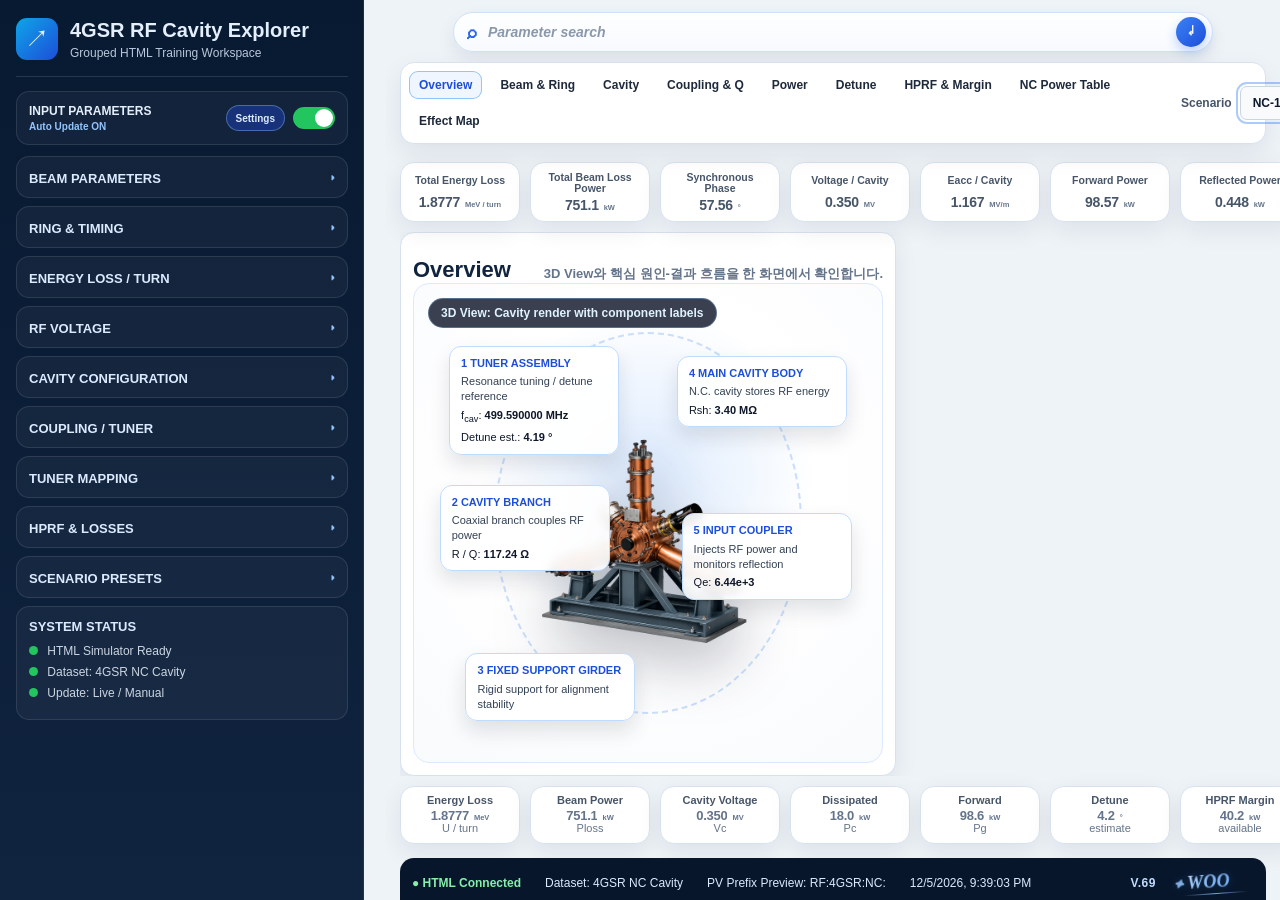
==== commit af8efc6d: "Deploy V69 ring timing linked version to GitHub Pages root" ====
--- a/index.html
+++ b/index.html
@@ -49,11 +49,11 @@
           <input id="harmonic" type="number" value="1332" step="1" data-impact="RF Frequency = h × f0 검산값에 영향.">
         </label>
         <label>RF Frequency, f<sub>r</sub> <em>MHz</em>
-          <input id="rfFreq" type="number" value="499.593469" step="0.000001" data-impact="RF period, Δf, Detune estimate에 영향.">
+          <input id="rfFreq" type="number" value="499.593469" step="0.000001" data-impact="RF period, Δf, Detune estimate에 영향." readonly>
         </label>
         <div class="derived-pill">h × f<sub>0</sub> check: <strong id="sideRfCheck">-</strong></div>
         <label>Revolution Frequency, f<sub>0</sub> <em>MHz</em>
-          <input id="revFreq" type="number" value="0.375070" step="0.000001" data-impact="RF Frequency = h × f0 검산값에 영향.">
+          <input id="revFreq" type="number" value="0.375070" step="0.000001" data-impact="RF Frequency = h × f0 검산값에 영향." readonly>
         </label>
       
         </div>
@@ -462,7 +462,7 @@
         <span>Dataset: 4GSR NC Cavity</span>
         <span>PV Prefix Preview: RF:4GSR:NC:</span>
         <span id="footerTime">-</span>
-        <span class="footer-version-wrap"><span class="version-badge">V.68</span><span class="footer-woo" aria-label="creator signature">WOO</span></span>
+        <span class="footer-version-wrap"><span class="version-badge">V.69</span><span class="footer-woo" aria-label="creator signature">WOO</span></span>
       </footer>
     </main>
   </div>
--- a/style.css
+++ b/style.css
@@ -6361,3 +6361,17 @@
   border-color: rgba(245, 158, 11, 0.38) !important;
   background: rgba(254, 240, 138, 0.20) !important;
 }
+
+
+/* v69: calculated Ring & Timing fields */
+#rfFreq[readonly],
+#revFreq[readonly] {
+  background: rgba(219, 234, 254, 0.18) !important;
+  color: #dbeafe !important;
+  cursor: not-allowed !important;
+}
+
+#rfFreq[readonly]:focus,
+#revFreq[readonly]:focus {
+  outline-color: rgba(96, 165, 250, 0.45) !important;
+}
